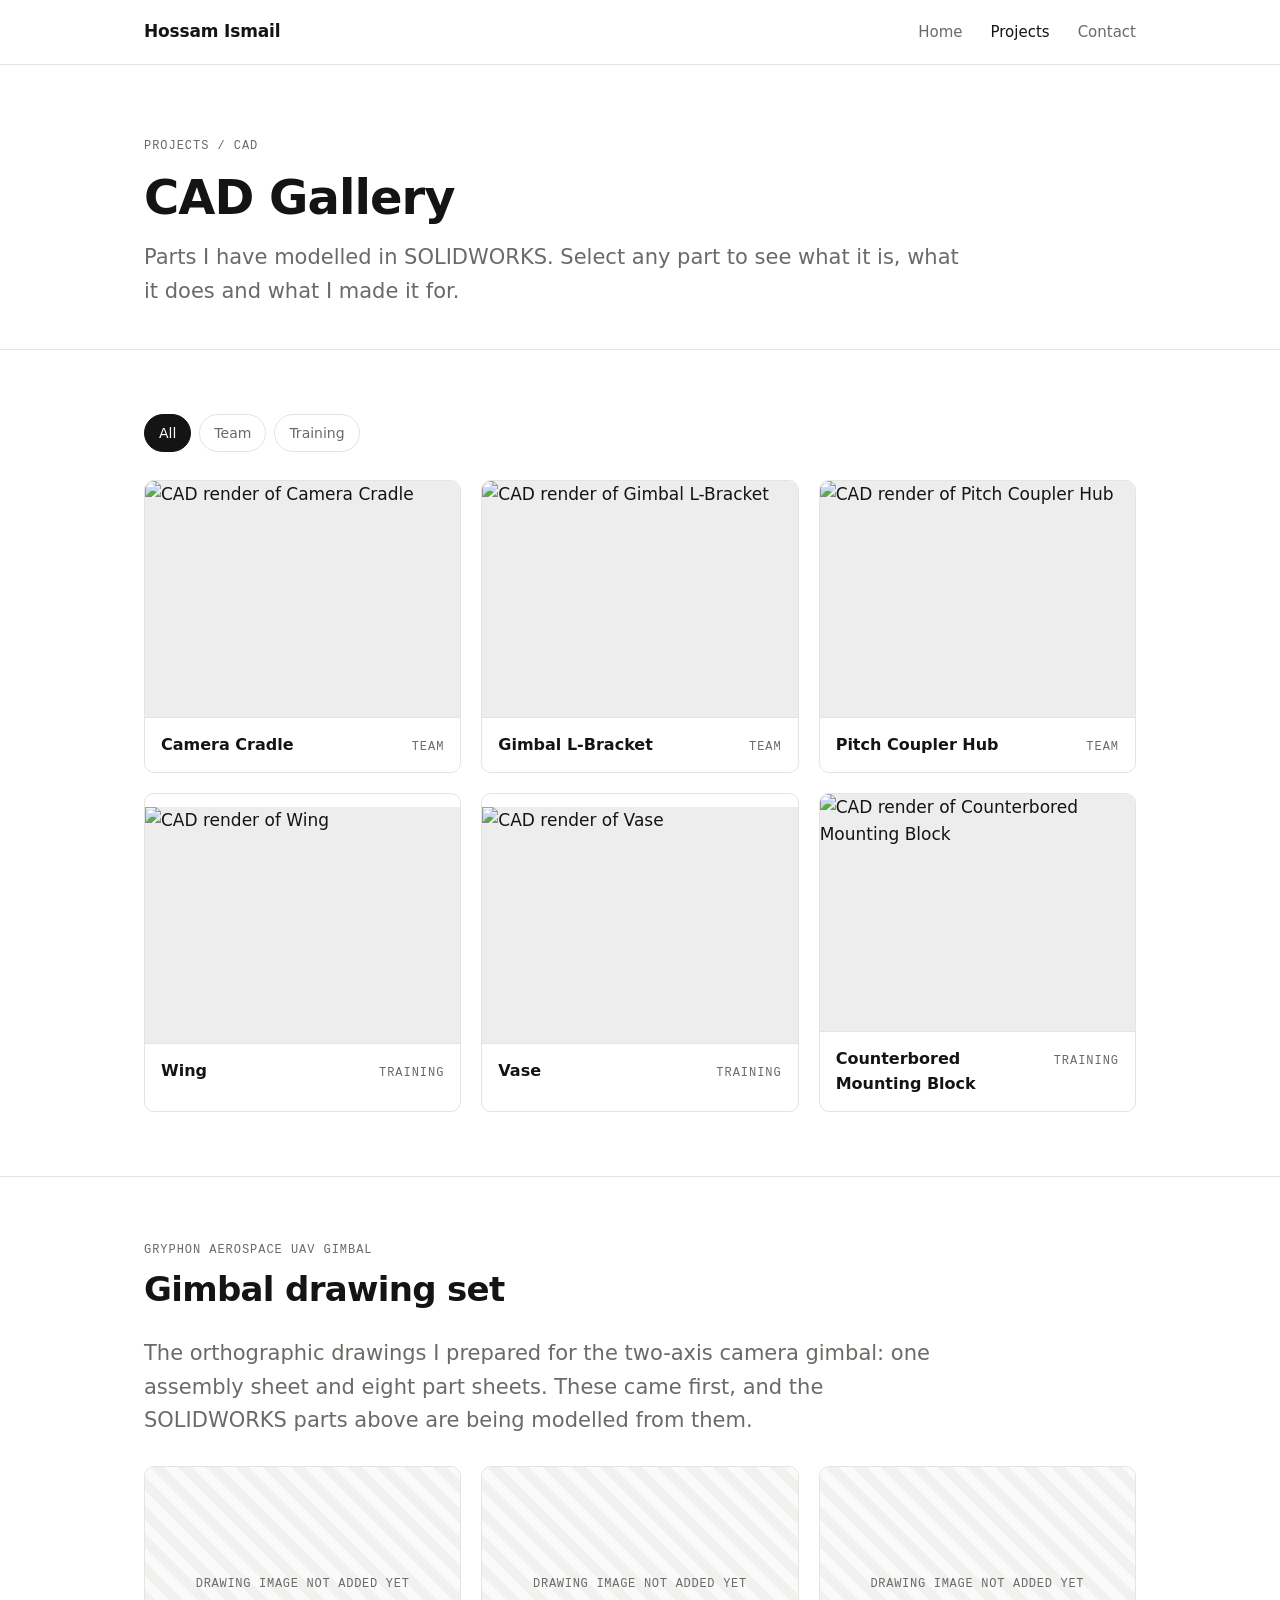
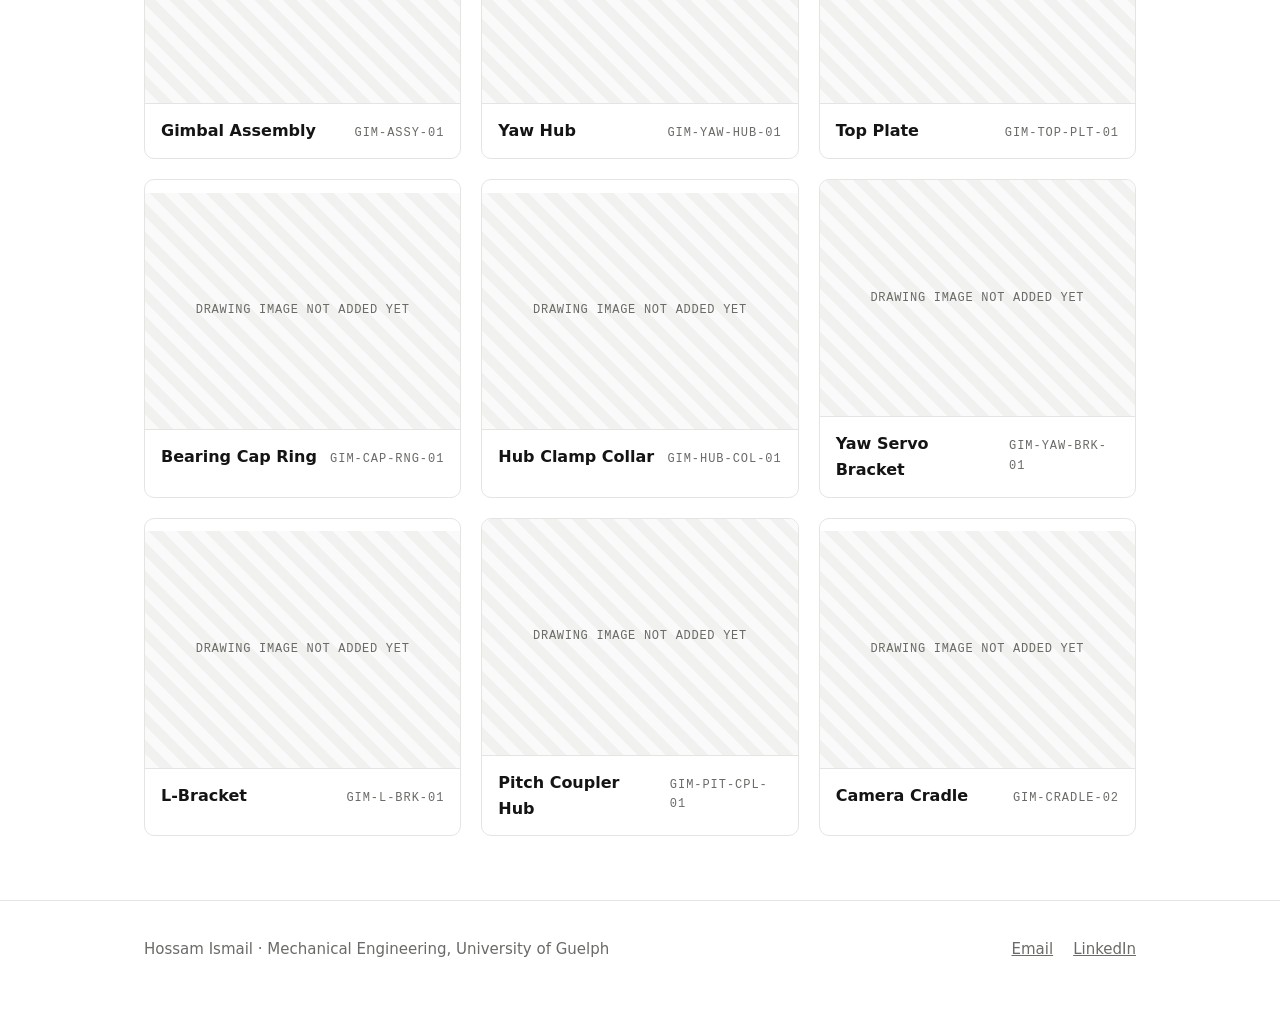
==== cad.html @ 655591c7 "Add files via upload" ====
<!doctype html>
<html lang="en">
<head>
<meta charset="utf-8">
<meta name="viewport" content="width=device-width, initial-scale=1">
<title>CAD | Hossam Ismail</title>
<meta name="description" content="Engineering portfolio of Hossam Ismail, Mechanical Engineering Co-op student at the University of Guelph.">
<link rel="stylesheet" href="styles.css">
</head>
<body>
<header class="nav">
  <div class="wrap">
    <a class="brand" href="index.html">Hossam Ismail</a>
    <ul class="nav-links">
      <li><a href="index.html">Home</a></li>
      <li class="has-sub">
        <a href="projects.html" class="active">Projects</a>
        <ul class="submenu">
          <li><a href="team.html">Team Projects</a></li>
          <li><a href="personal.html">Personal Projects</a></li>
          <li><a href="cad.html">CAD</a></li>
        </ul>
      </li>
      <li><a href="index.html#contact">Contact</a></li>
    </ul>
  </div>
</header>
<main>
<section class="page-head">
  <div class="wrap">
    <p class="label crumbs"><a href="projects.html">Projects</a> / CAD</p>
    <h1>CAD Gallery</h1>
    <p class="lede">Parts I have modelled in SOLIDWORKS. Select any part to see what it is, what it does and what I made it for.</p>
  </div>
</section>
<section class="section">
  <div class="wrap">
    <div class="filters" id="cad-filters"></div>
    <div class="gallery" id="cad-gallery"></div>
  </div>
</section>
<section class="section" id="drawings">
  <div class="wrap">
    <p class="label">Gryphon Aerospace UAV gimbal</p>
    <h2>Gimbal drawing set</h2>
    <p class="lede" style="margin-bottom:28px">The orthographic drawings I prepared for the two-axis camera gimbal: one assembly sheet and eight part sheets. These came first, and the SOLIDWORKS parts above are being modelled from them.</p>
    <div class="gallery" id="drawing-gallery"></div>
  </div>
</section>
</main>
<footer class="footer">
  <div class="wrap">
    <span>Hossam Ismail &middot; Mechanical Engineering, University of Guelph</span>
    <span><a href="mailto:ismailhossam08@gmail.com">Email</a><a href="https://www.linkedin.com/in/hossamismail123" target="_blank" rel="noopener">LinkedIn</a></span>
  </div>
</footer>
<script src="data.js"></script>
<script src="script.js"></script>
</body>
</html>
---- styles.css ----
:root {
  --bg: #ffffff;
  --surface: #f6f6f4;
  --ink: #141414;
  --muted: #6a6a66;
  --line: #e4e4e0;
  --accent: #1f4fd8;
  --radius: 10px;
  --wrap: 1040px;
  --sans: "Inter", system-ui, -apple-system, "Segoe UI", Roboto, Helvetica, Arial, sans-serif;
  --mono: ui-monospace, "SF Mono", "Cascadia Mono", Consolas, monospace;
}

* { box-sizing: border-box; }

html { scroll-behavior: smooth; }

body {
  margin: 0;
  background: var(--bg);
  color: var(--ink);
  font-family: var(--sans);
  font-size: 17px;
  line-height: 1.6;
  -webkit-font-smoothing: antialiased;
}

a { color: inherit; }

.wrap {
  max-width: var(--wrap);
  margin: 0 auto;
  padding: 0 24px;
}

/* ---------- Nav ---------- */

.nav {
  position: sticky;
  top: 0;
  z-index: 10;
  background: rgba(255, 255, 255, 0.9);
  backdrop-filter: blur(8px);
  border-bottom: 1px solid var(--line);
}

.nav .wrap {
  display: flex;
  align-items: center;
  justify-content: space-between;
  height: 64px;
}

.brand {
  font-weight: 650;
  letter-spacing: -0.01em;
  text-decoration: none;
}

.nav-links {
  display: flex;
  gap: 28px;
  list-style: none;
  margin: 0;
  padding: 0;
}

.nav-links > li { position: relative; }

.nav-links a {
  text-decoration: none;
  color: var(--muted);
  font-size: 15px;
  padding: 8px 0;
  transition: color 0.15s;
}

.nav-links a:hover,
.nav-links a.active { color: var(--ink); }

.submenu {
  position: absolute;
  top: 100%;
  right: 0;
  min-width: 190px;
  margin: 0;
  padding: 8px;
  list-style: none;
  background: var(--bg);
  border: 1px solid var(--line);
  border-radius: var(--radius);
  box-shadow: 0 12px 32px rgba(0, 0, 0, 0.08);
  opacity: 0;
  visibility: hidden;
  transform: translateY(4px);
  transition: opacity 0.15s, transform 0.15s, visibility 0.15s;
}

.has-sub:hover .submenu,
.has-sub:focus-within .submenu {
  opacity: 1;
  visibility: visible;
  transform: translateY(8px);
}

.submenu a {
  display: block;
  padding: 8px 10px;
  border-radius: 6px;
}

.submenu a:hover { background: var(--surface); }

/* ---------- Type ---------- */

.label {
  font-family: var(--mono);
  font-size: 12px;
  letter-spacing: 0.08em;
  text-transform: uppercase;
  color: var(--muted);
}

h1, h2, h3 {
  line-height: 1.15;
  letter-spacing: -0.02em;
  margin: 0;
  text-wrap: balance;
}

h1 { font-size: clamp(38px, 6vw, 64px); font-weight: 650; }
h2 { font-size: clamp(26px, 3.4vw, 34px); font-weight: 620; }
h3 { font-size: 20px; font-weight: 620; }

p { margin: 0; }

.lede {
  font-size: clamp(18px, 2vw, 21px);
  color: var(--muted);
  max-width: 62ch;
}

/* ---------- Sections ---------- */

.hero { padding: 104px 0 88px; }
.hero h1 { margin: 18px 0 22px; }

.page-head { padding: 72px 0 40px; }
.page-head h1 { font-size: clamp(34px, 5vw, 48px); margin: 14px 0 16px; }

.crumbs a { text-decoration: none; }
.crumbs a:hover { color: var(--ink); }

.section {
  padding: 64px 0;
  border-top: 1px solid var(--line);
}

.section > .wrap > h2 { margin: 10px 0 28px; }

.actions {
  display: flex;
  flex-wrap: wrap;
  gap: 12px;
  margin-top: 32px;
}

.btn {
  display: inline-flex;
  align-items: center;
  gap: 8px;
  padding: 11px 18px;
  border: 1px solid var(--ink);
  border-radius: 999px;
  background: var(--ink);
  color: #fff;
  font: inherit;
  font-size: 15px;
  font-weight: 550;
  text-decoration: none;
  cursor: pointer;
  transition: background 0.15s, color 0.15s, border-color 0.15s;
}

.btn:hover { background: var(--accent); border-color: var(--accent); }

.btn.ghost { background: transparent; color: var(--ink); border-color: var(--line); }
.btn.ghost:hover { border-color: var(--ink); background: transparent; }

.btn.small { padding: 8px 14px; font-size: 14px; }

/* ---------- Grids and cards ---------- */

.grid { display: grid; gap: 20px; }
.grid.three { grid-template-columns: repeat(auto-fill, minmax(280px, 1fr)); }
.grid.two { grid-template-columns: repeat(auto-fill, minmax(320px, 1fr)); }

.card {
  display: flex;
  flex-direction: column;
  gap: 12px;
  padding: 26px;
  border: 1px solid var(--line);
  border-radius: var(--radius);
  background: var(--bg);
  text-decoration: none;
  transition: border-color 0.15s, transform 0.15s, box-shadow 0.15s;
}

a.card:hover,
.card.lift:hover {
  border-color: var(--ink);
  transform: translateY(-2px);
  box-shadow: 0 10px 28px rgba(0, 0, 0, 0.06);
}

.card p { color: var(--muted); font-size: 16px; }
.card .btn { align-self: flex-start; margin-top: auto; }
.card .spacer { flex: 1; }
.card .arrow { margin-top: auto; font-size: 15px; font-weight: 550; color: var(--accent); }

.status {
  align-self: flex-start;
  font-family: var(--mono);
  font-size: 11px;
  letter-spacing: 0.06em;
  text-transform: uppercase;
  padding: 3px 9px;
  border: 1px solid var(--line);
  border-radius: 999px;
  color: var(--muted);
}

.facts {
  display: grid;
  grid-template-columns: repeat(auto-fit, minmax(200px, 1fr));
  gap: 28px;
}

.facts div p:last-child { margin-top: 6px; }

.skills { display: grid; gap: 18px; }
.skills div { display: grid; grid-template-columns: 220px 1fr; gap: 16px; }
.skills p:last-child { color: var(--muted); }

/* ---------- CAD gallery ---------- */

.gallery {
  display: grid;
  grid-template-columns: repeat(auto-fill, minmax(280px, 1fr));
  gap: 20px;
}

.tile {
  padding: 0;
  border: 1px solid var(--line);
  border-radius: var(--radius);
  background: var(--bg);
  font: inherit;
  color: inherit;
  text-align: left;
  cursor: pointer;
  overflow: hidden;
  transition: border-color 0.15s, transform 0.15s, box-shadow 0.15s;
}

.tile:hover,
.tile:focus-visible {
  border-color: var(--ink);
  transform: translateY(-2px);
  box-shadow: 0 10px 28px rgba(0, 0, 0, 0.06);
  outline: none;
}

/* Every CAD image sits in the same 4:3 frame, whatever its original size. */
.frame {
  aspect-ratio: 4 / 3;
  background: #ededed;
  display: block;
  overflow: hidden;
}

.frame img {
  width: 100%;
  height: 100%;
  object-fit: contain;
  display: block;
  transition: transform 0.3s ease;
}

.tile:hover .frame img { transform: scale(1.04); }

.tile-caption {
  display: flex;
  align-items: baseline;
  justify-content: space-between;
  gap: 12px;
  padding: 14px 16px;
  border-top: 1px solid var(--line);
}

.tile-caption strong { font-weight: 600; font-size: 16px; }

.filters { display: flex; flex-wrap: wrap; gap: 8px; margin-bottom: 28px; }

.chip {
  padding: 7px 14px;
  border: 1px solid var(--line);
  border-radius: 999px;
  background: transparent;
  font: inherit;
  font-size: 14px;
  color: var(--muted);
  cursor: pointer;
  transition: all 0.15s;
}

.chip:hover { border-color: var(--ink); color: var(--ink); }
.chip.on { background: var(--ink); border-color: var(--ink); color: #fff; }

/* ---------- Modal ---------- */

dialog.modal {
  width: min(880px, calc(100vw - 32px));
  max-height: calc(100vh - 48px);
  padding: 0;
  border: none;
  border-radius: 14px;
  background: var(--bg);
  color: var(--ink);
  box-shadow: 0 30px 80px rgba(0, 0, 0, 0.25);
  opacity: 0;
  transform: translateY(16px) scale(0.97);
  transition: opacity 0.25s ease, transform 0.25s cubic-bezier(0.2, 0.8, 0.2, 1);
  overflow: auto;
}

dialog.modal::backdrop {
  background: rgba(20, 20, 20, 0);
  backdrop-filter: blur(0);
  transition: background 0.25s ease, backdrop-filter 0.25s ease;
}

dialog.modal.open { opacity: 1; transform: none; }
dialog.modal.open::backdrop { background: rgba(20, 20, 20, 0.45); backdrop-filter: blur(3px); }

.modal-close {
  position: sticky;
  top: 12px;
  float: right;
  margin: 12px 12px 0 0;
  width: 36px;
  height: 36px;
  border: 1px solid var(--line);
  border-radius: 50%;
  background: var(--bg);
  font-size: 20px;
  line-height: 1;
  cursor: pointer;
  z-index: 2;
}

.modal-close:hover { border-color: var(--ink); }

.modal-body { padding: 36px; }
.modal-body h2 { margin: 10px 0 6px; }
.modal-body .sub { color: var(--muted); margin-bottom: 24px; }
.modal-body h4 {
  margin: 26px 0 8px;
  font-family: var(--mono);
  font-size: 12px;
  font-weight: 500;
  letter-spacing: 0.08em;
  text-transform: uppercase;
  color: var(--muted);
}
.modal-body ul { margin: 0; padding-left: 20px; }
.modal-body li { margin-bottom: 6px; }

.modal-cad { display: grid; grid-template-columns: 1.1fr 1fr; }
.modal-cad .frame { aspect-ratio: auto; min-height: 340px; height: 100%; }
.modal-cad .modal-body { padding: 36px 32px; }

/* Drawings: white sheets, shown large in the pop-up so the dimensions are readable. */
.frame.sheet { background: #fff; }

.missing {
  display: flex;
  align-items: center;
  justify-content: center;
  width: 100%;
  height: 100%;
  min-height: 120px;
  padding: 16px;
  text-align: center;
  font-family: var(--mono);
  font-size: 12px;
  letter-spacing: 0.06em;
  text-transform: uppercase;
  color: var(--muted);
  background: repeating-linear-gradient(45deg, #fafafa, #fafafa 10px, #f1f1ef 10px, #f1f1ef 20px);
}

dialog.modal.wide { width: min(1180px, calc(100vw - 32px)); }
.modal-sheet .frame { aspect-ratio: auto; border-bottom: 1px solid var(--line); }
.modal-sheet .frame img { height: auto; }
.modal-sheet .modal-body { padding-top: 28px; }

/* ---------- Home page ---------- */

.home-hero {
  position: relative;
  padding: 88px 0 80px;
  overflow: hidden;
}

/* Faint blueprint grid that fades out toward the edges. */
.home-hero::before {
  content: "";
  position: absolute;
  inset: 0;
  background-image:
    linear-gradient(var(--line) 1px, transparent 1px),
    linear-gradient(90deg, var(--line) 1px, transparent 1px);
  background-size: 44px 44px;
  mask-image: radial-gradient(ellipse 75% 85% at 70% 40%, #000 20%, transparent 75%);
  -webkit-mask-image: radial-gradient(ellipse 75% 85% at 70% 40%, #000 20%, transparent 75%);
  opacity: 0.8;
  pointer-events: none;
}

.hero-grid {
  position: relative;
  display: grid;
  grid-template-columns: 1.05fr 1fr;
  gap: 56px;
  align-items: center;
}

.lede em { font-style: normal; color: var(--ink); font-weight: 550; }

.dot {
  display: inline-block;
  width: 8px;
  height: 8px;
  margin-right: 10px;
  border-radius: 50%;
  background: var(--accent);
  box-shadow: 0 0 0 4px rgba(31, 79, 216, 0.15);
}

.hero-art {
  position: relative;
  display: block;
  padding: 0 0 56px 40px;
  text-decoration: none;
}

.hero-art img {
  display: block;
  border: 1px solid var(--line);
  border-radius: var(--radius);
  background: #fff;
  box-shadow: 0 24px 60px rgba(20, 20, 20, 0.12);
  transition: transform 0.45s cubic-bezier(0.2, 0.8, 0.2, 1);
}

.art-sheet { width: 100%; transform: rotate(2deg); }

.art-part {
  position: absolute;
  left: 0;
  bottom: 0;
  width: 46%;
  aspect-ratio: 4 / 3;
  object-fit: cover;
  transform: rotate(-4deg);
}

.hero-art:hover .art-sheet { transform: rotate(0.5deg) translateY(-4px); }
.hero-art:hover .art-part { transform: rotate(-1.5deg) translate(-4px, -6px); }

.art-tag {
  position: absolute;
  right: 0;
  bottom: 14px;
  font-family: var(--mono);
  font-size: 11px;
  letter-spacing: 0.06em;
  text-transform: uppercase;
  color: var(--muted);
}

.stats { border-top: 1px solid var(--line); background: var(--surface); }

.stats-grid {
  display: grid;
  grid-template-columns: repeat(4, 1fr);
}

.stats-grid div {
  padding: 30px 24px;
  border-left: 1px solid var(--line);
}

.stats-grid div:first-child { border-left: none; padding-left: 0; }

.stats-grid strong {
  display: block;
  font-size: 40px;
  font-weight: 650;
  letter-spacing: -0.03em;
  line-height: 1.1;
  font-variant-numeric: tabular-nums;
}

.stats-grid span { color: var(--muted); font-size: 15px; }

.about-grid {
  display: grid;
  grid-template-columns: 300px 1fr;
  gap: 56px;
  align-items: center;
}

.about-grid h2 { margin: 10px 0 20px; }

.portrait { margin: 0; max-width: 300px; }

.portrait img {
  display: block;
  width: 100%;
  height: auto;
  aspect-ratio: 1;
  object-fit: cover;
  border-radius: 14px;
  border: 1px solid var(--line);
  box-shadow: 0 18px 44px rgba(20, 20, 20, 0.12);
}

.portrait figcaption { margin-top: 14px; }

.section.tinted { background: var(--surface); }

.card.now { border-top: 3px solid var(--accent); }
.card.now h3 { margin-top: -4px; }

a.tile { display: block; text-decoration: none; }

.tags { display: flex; flex-wrap: wrap; gap: 8px; }

.tags span {
  padding: 5px 12px;
  border: 1px solid var(--line);
  border-radius: 999px;
  background: var(--bg);
  color: var(--ink);
  font-size: 14px;
}

.contact-band {
  padding: 88px 0;
  background: var(--ink);
  color: #fff;
}

.contact-band .label { color: rgba(255, 255, 255, 0.6); }
.contact-band h2 { margin-top: 12px; max-width: 22ch; font-size: clamp(28px, 4vw, 42px); }

.btn.light { background: #fff; border-color: #fff; color: var(--ink); }
.btn.light:hover { background: var(--accent); border-color: var(--accent); color: #fff; }
.btn.outline { background: transparent; border-color: rgba(255, 255, 255, 0.35); color: #fff; }
.btn.outline:hover { background: transparent; border-color: #fff; }

/* Sections fade up as they scroll into view (class is added by script.js). */
.reveal { opacity: 0; transform: translateY(18px); transition: opacity 0.6s ease, transform 0.6s ease; }
.reveal.in { opacity: 1; transform: none; }

@media (max-width: 860px) {
  .hero-grid, .about-grid { grid-template-columns: 1fr; gap: 40px; }
  .stats-grid { grid-template-columns: repeat(2, 1fr); }
  .stats-grid div { padding: 22px 16px; }
  .stats-grid div:nth-child(odd) { border-left: none; padding-left: 0; }
  .stats-grid div:nth-child(n + 3) { border-top: 1px solid var(--line); }
  .contact-band { padding: 64px 0; }
}

/* ---------- Footer ---------- */

.footer {
  border-top: 1px solid var(--line);
  padding: 36px 0 48px;
  color: var(--muted);
  font-size: 15px;
}

.footer .wrap { display: flex; flex-wrap: wrap; justify-content: space-between; gap: 16px; }
.footer a { margin-left: 20px; }
.footer a:first-child { margin-left: 0; }

/* ---------- Small screens ---------- */

@media (max-width: 720px) {
  .hero { padding: 64px 0 56px; }
  .nav-links { gap: 18px; }
  .submenu { display: none; }
  .skills div { grid-template-columns: 1fr; gap: 2px; }
  .modal-cad { grid-template-columns: 1fr; }
  .modal-cad .frame { aspect-ratio: 4 / 3; min-height: 0; }
  .modal-body, .modal-cad .modal-body { padding: 24px; }
}

@media (prefers-reduced-motion: reduce) {
  * { transition: none !important; scroll-behavior: auto !important; }
}
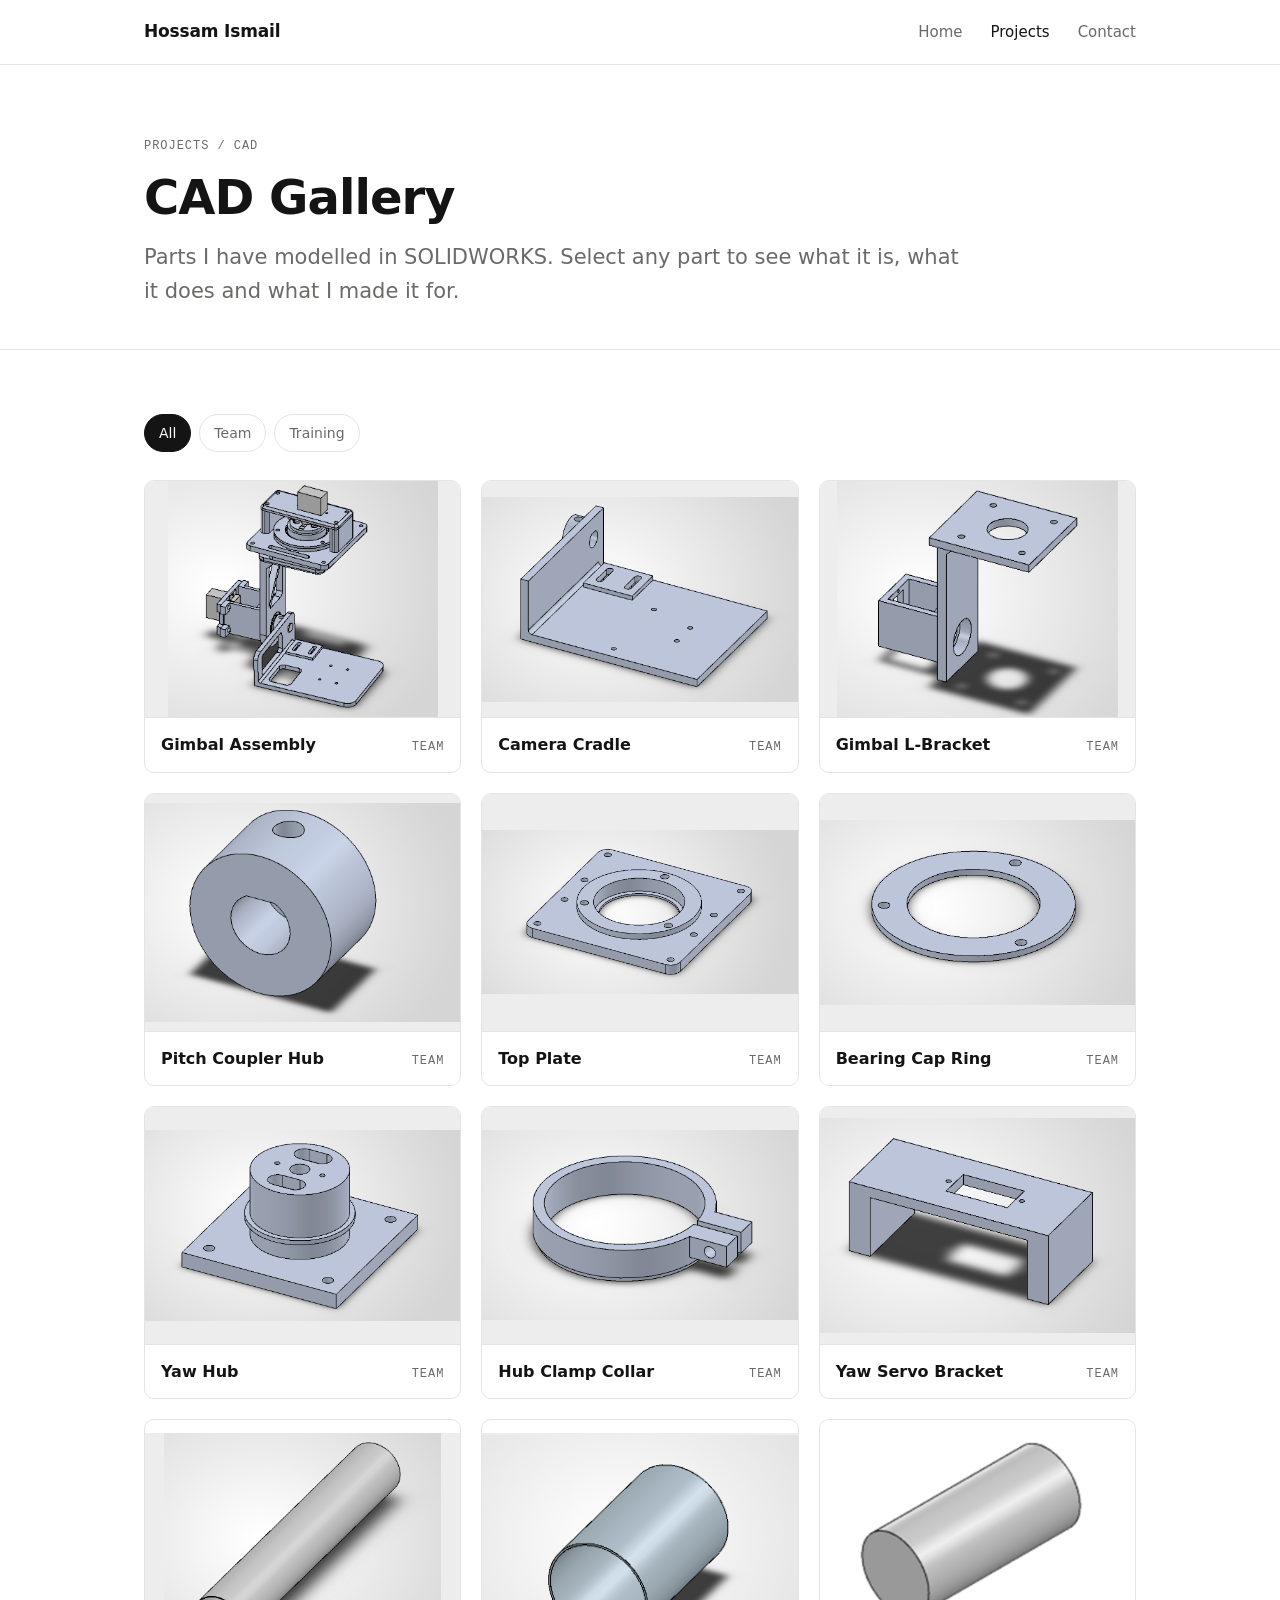
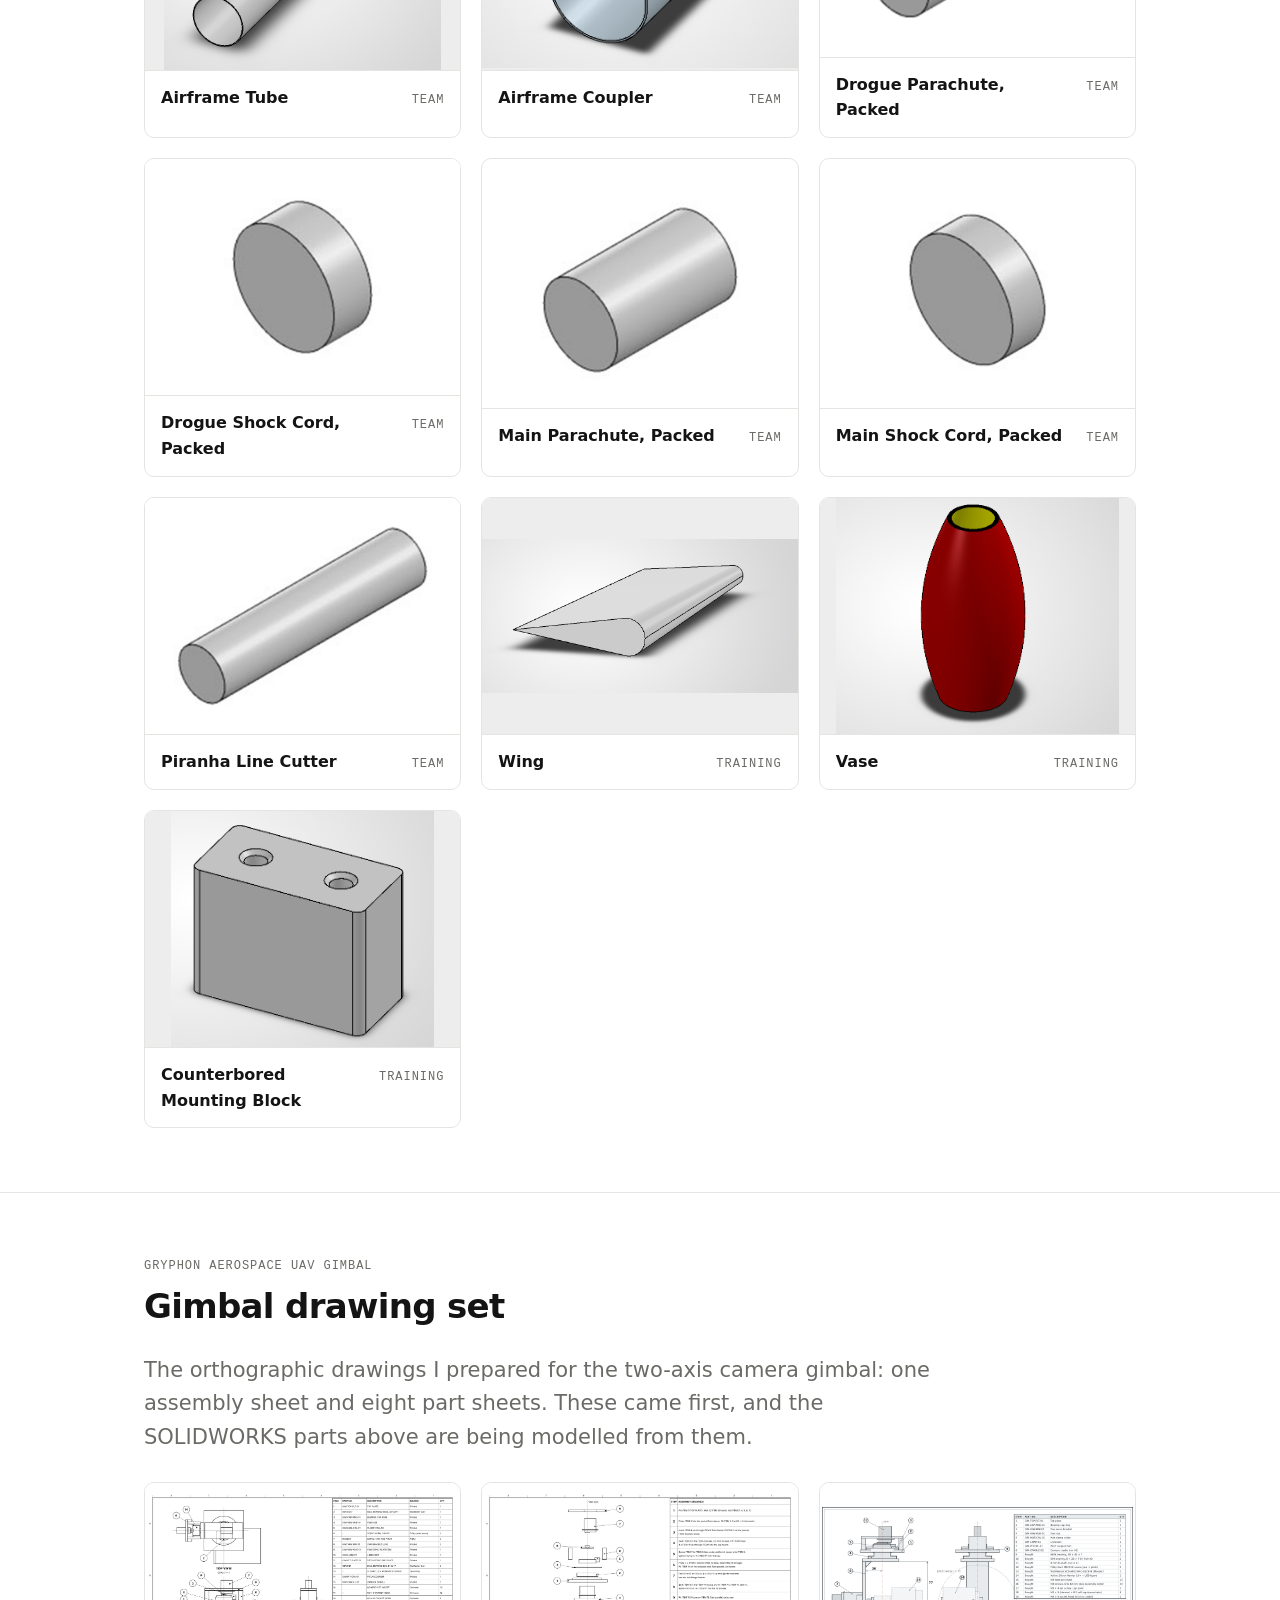
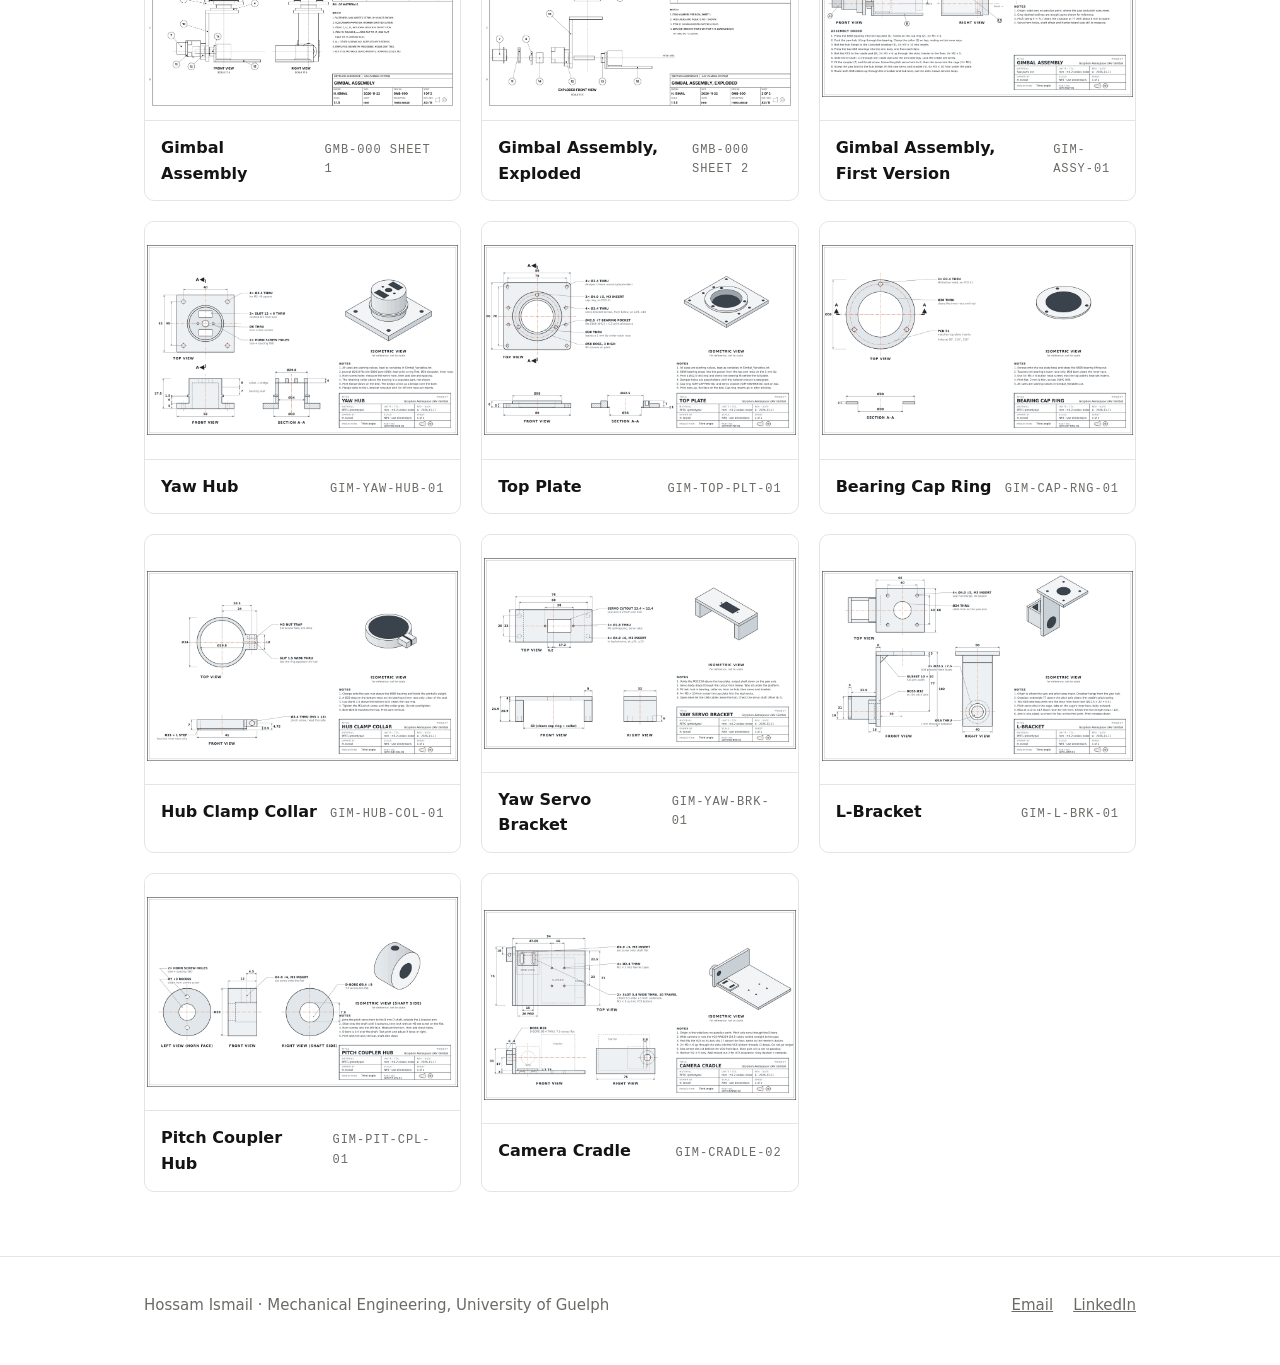
==== commit fe6e1c63: "Add files via upload" ====
--- a/cad.html
+++ b/cad.html
@@ -6,6 +6,7 @@
 <title>CAD | Hossam Ismail</title>
 <meta name="description" content="Engineering portfolio of Hossam Ismail, Mechanical Engineering Co-op student at the University of Guelph.">
 <link rel="stylesheet" href="styles.css">
+<link rel="icon" href="favicon.svg" type="image/svg+xml">
 </head>
 <body>
 <header class="nav">
--- a/styles.css
+++ b/styles.css
@@ -542,6 +542,54 @@
 
 .section.tinted { background: var(--surface); }
 
+/* Featured gimbal spotlight */
+.spot-grid {
+  display: grid;
+  grid-template-columns: 1.05fr 1fr;
+  gap: 56px;
+  align-items: center;
+}
+
+.spot-art {
+  margin: 0;
+  border: 1px solid var(--line);
+  border-radius: 14px;
+  overflow: hidden;
+  background: #f6f7fa;
+  box-shadow: 0 24px 60px rgba(20, 30, 60, 0.12);
+}
+
+.spot-art video { display: block; width: 100%; height: auto; aspect-ratio: 16 / 9; }
+.spot-art figcaption { padding: 10px 16px; border-top: 1px solid var(--line); background: var(--bg); }
+
+.spotlight h2 { margin: 10px 0 18px; }
+.spotlight .lede { font-size: 18px; }
+
+.spot-facts {
+  display: grid;
+  grid-template-columns: repeat(2, 1fr);
+  gap: 14px;
+  margin: 28px 0 0;
+  padding: 0;
+  list-style: none;
+}
+
+.spot-facts li {
+  padding: 14px 16px;
+  border: 1px solid var(--line);
+  border-left: 3px solid var(--accent);
+  border-radius: 8px;
+}
+
+.spot-facts strong { display: block; font-size: 22px; font-weight: 650; letter-spacing: -0.01em; }
+.spot-facts span { color: var(--muted); font-size: 14px; }
+
+.spotlight .actions { margin-top: 28px; }
+
+@media (max-width: 860px) {
+  .spot-grid { grid-template-columns: 1fr; gap: 32px; }
+}
+
 .card.now { border-top: 3px solid var(--accent); }
 .card.now h3 { margin-top: -4px; }
 
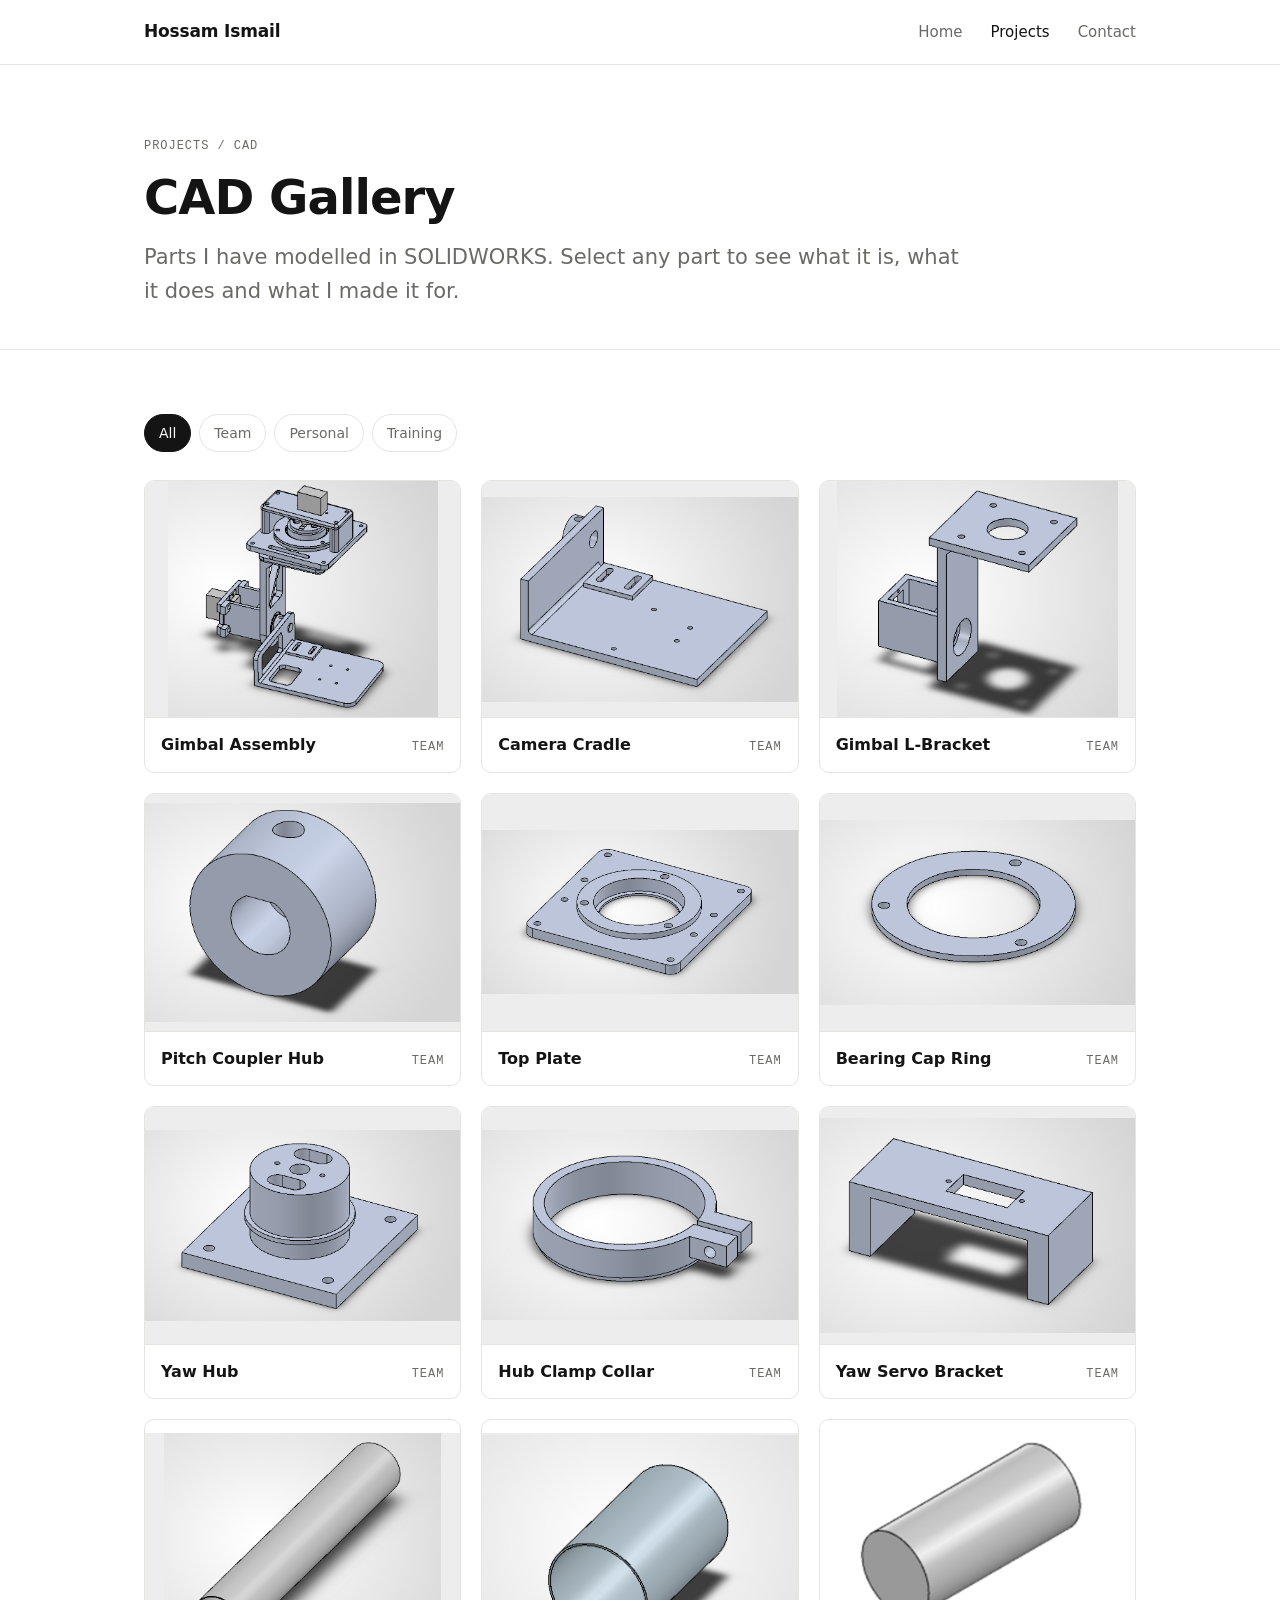
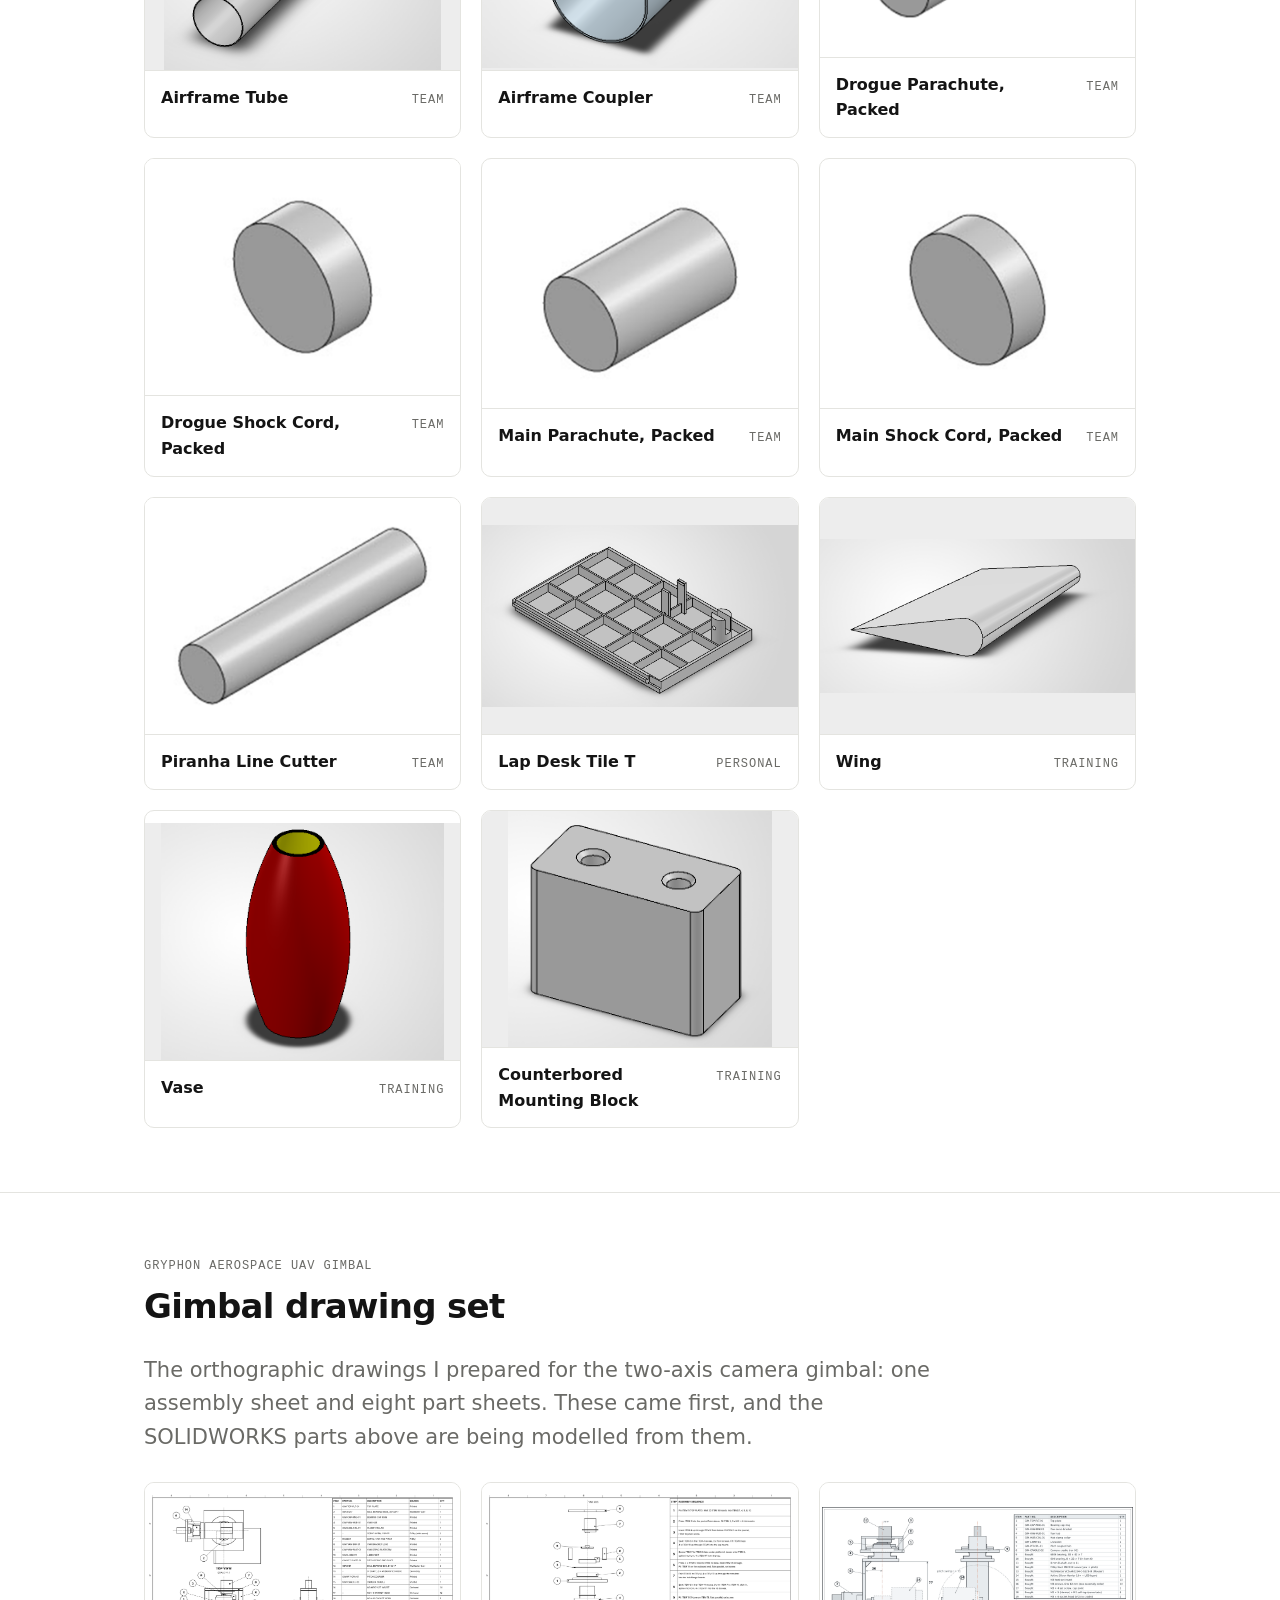
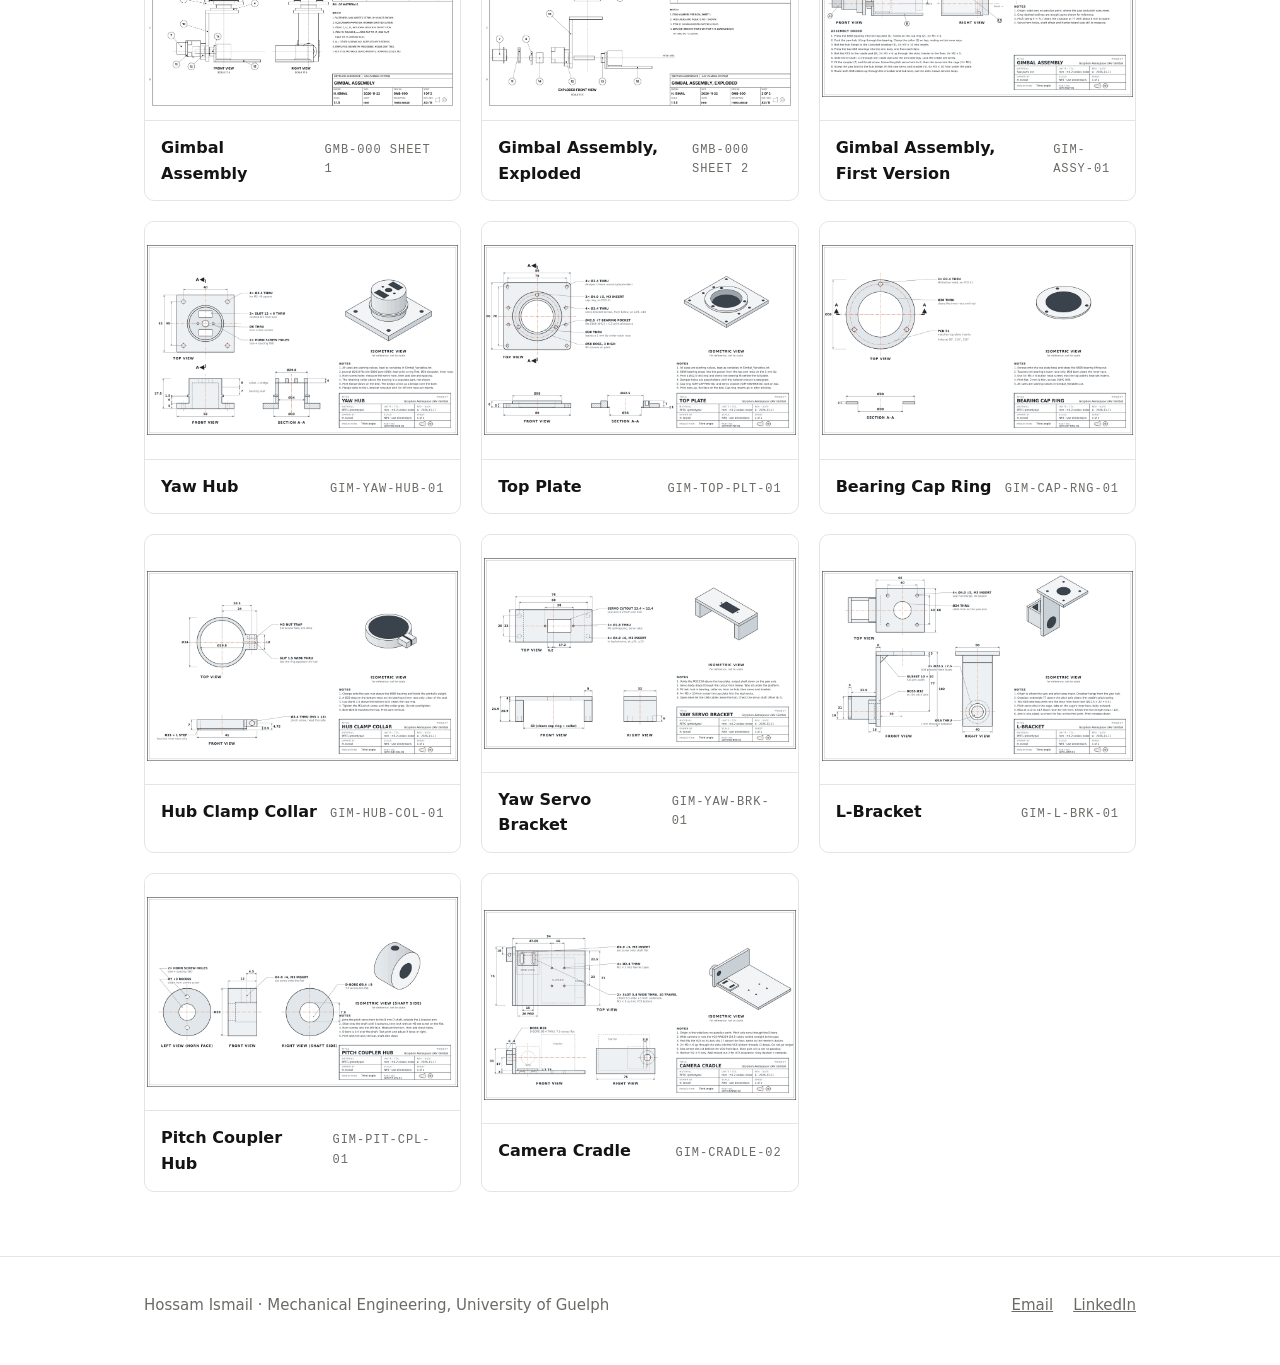
==== commit fb8cc6ba: "Add files via upload" ====
--- a/cad.html
+++ b/cad.html
@@ -5,7 +5,7 @@
 <meta name="viewport" content="width=device-width, initial-scale=1">
 <title>CAD | Hossam Ismail</title>
 <meta name="description" content="Engineering portfolio of Hossam Ismail, Mechanical Engineering Co-op student at the University of Guelph.">
-<link rel="stylesheet" href="styles.css">
+<link rel="stylesheet" href="styles.css?v=10">
 <link rel="icon" href="favicon.svg" type="image/svg+xml">
 </head>
 <body>
@@ -55,7 +55,7 @@
     <span><a href="mailto:ismailhossam08@gmail.com">Email</a><a href="https://www.linkedin.com/in/hossamismail123" target="_blank" rel="noopener">LinkedIn</a></span>
   </div>
 </footer>
-<script src="data.js"></script>
-<script src="script.js"></script>
+<script src="data.js?v=10"></script>
+<script src="script.js?v=10"></script>
 </body>
 </html>
--- a/styles.css
+++ b/styles.css
@@ -194,6 +194,8 @@
 .grid { display: grid; gap: 20px; }
 .grid.three { grid-template-columns: repeat(auto-fill, minmax(280px, 1fr)); }
 .grid.two { grid-template-columns: repeat(auto-fill, minmax(320px, 1fr)); }
+#team-grid { grid-template-columns: repeat(2, minmax(0, 1fr)); }
+@media (max-width: 720px) { #team-grid { grid-template-columns: 1fr; } }
 
 .card {
   display: flex;
@@ -402,6 +404,39 @@
 }
 
 dialog.modal.wide { width: min(1180px, calc(100vw - 32px)); }
+
+/* Personal project cards with a picture, and their step-by-step details */
+.card.has-image { padding-top: 0; overflow: hidden; }
+.card.has-image .card-image { margin: 0 -26px 6px; border-bottom: 1px solid var(--line); background: #f6f7f9; }
+
+.modal-gallery { display: grid; grid-template-columns: repeat(3, minmax(0, 1fr)); gap: 16px; margin-top: 24px; }
+.modal-gallery figure { margin: 0; border: 1px solid var(--line); border-radius: var(--radius); overflow: hidden; }
+.modal-gallery .frame { background: #f6f7f9; }
+.modal-gallery figcaption { padding: 10px 14px; border-top: 1px solid var(--line); }
+
+.step { margin-top: 30px; padding-left: 18px; border-left: 2px solid var(--line); }
+.step h4 { display: flex; align-items: center; gap: 10px; margin-top: 0; color: var(--ink); }
+.step-no {
+  display: inline-grid;
+  place-items: center;
+  width: 24px;
+  height: 24px;
+  border-radius: 50%;
+  background: var(--accent);
+  color: #fff;
+  font-size: 12px;
+  letter-spacing: 0;
+}
+.step p + p, .step p + ul { margin-top: 10px; }
+
+.modal-body .hint { color: var(--muted); font-size: 14px; margin-bottom: 14px; }
+.sheet-grid { display: grid; grid-template-columns: repeat(auto-fill, minmax(200px, 1fr)); gap: 14px; }
+.sheet-grid .tile { text-decoration: none; }
+.sheet-grid .tile-caption strong { font-size: 14px; }
+
+@media (max-width: 720px) {
+  .modal-gallery { grid-template-columns: 1fr; }
+}
 .modal-sheet .frame { aspect-ratio: auto; border-bottom: 1px solid var(--line); }
 .modal-sheet .frame img { height: auto; }
 .modal-sheet .modal-body { padding-top: 28px; }
@@ -423,8 +458,8 @@
     linear-gradient(var(--line) 1px, transparent 1px),
     linear-gradient(90deg, var(--line) 1px, transparent 1px);
   background-size: 44px 44px;
-  mask-image: radial-gradient(ellipse 75% 85% at 70% 40%, #000 20%, transparent 75%);
-  -webkit-mask-image: radial-gradient(ellipse 75% 85% at 70% 40%, #000 20%, transparent 75%);
+  mask-image: radial-gradient(ellipse 70% 55% at 50% 22%, #000 20%, transparent 75%);
+  -webkit-mask-image: radial-gradient(ellipse 70% 55% at 50% 22%, #000 20%, transparent 75%);
   opacity: 0.8;
   pointer-events: none;
 }
@@ -438,6 +473,65 @@
 }
 
 .lede em { font-style: normal; color: var(--ink); font-weight: 550; }
+
+/* Centred name, then the two featured projects side by side */
+.hero-center { position: relative; text-align: center; }
+.hero-center h1 { font-size: clamp(44px, 8vw, 84px); margin: 18px 0 18px; }
+.hero-center .lede { margin: 0 auto; }
+
+.featured { position: relative; margin-top: 56px; }
+.featured-label { text-align: center; margin-bottom: 18px; }
+
+.featured-grid {
+  display: grid;
+  grid-template-columns: repeat(2, minmax(0, 1fr));
+  gap: 24px;
+  text-align: left;
+}
+
+.feature {
+  display: flex;
+  flex-direction: column;
+  border: 1px solid var(--line);
+  border-radius: 14px;
+  overflow: hidden;
+  background: var(--bg);
+  text-decoration: none;
+  box-shadow: 0 18px 50px rgba(20, 30, 60, 0.08);
+  transition: transform 0.25s ease, box-shadow 0.25s ease, border-color 0.25s ease;
+}
+
+.feature:hover { transform: translateY(-4px); border-color: var(--ink); box-shadow: 0 26px 64px rgba(20, 30, 60, 0.14); }
+.feature-media { border-bottom: 1px solid var(--line); }
+
+/* Gimbal animation at the top of the Gryphon Aerospace details */
+.modal-video { margin: 22px 0 0; border: 1px solid var(--line); border-radius: var(--radius); overflow: hidden; background: #f6f7fa; }
+.modal-video video { display: block; width: 100%; height: auto; aspect-ratio: 16 / 9; }
+.modal-video figcaption { padding: 10px 14px; border-top: 1px solid var(--line); background: var(--bg); }
+.feature:hover .feature-media img { transform: scale(1.03); }
+
+.feature-body { display: flex; flex-direction: column; gap: 10px; flex: 1; padding: 22px 24px 24px; }
+.feature-title { font-size: 22px; font-weight: 640; letter-spacing: -0.015em; line-height: 1.2; }
+.feature-text { color: var(--muted); font-size: 16px; }
+.feature .arrow { margin-top: auto; padding-top: 6px; font-size: 15px; font-weight: 550; color: var(--accent); }
+
+.chips { display: flex; flex-wrap: wrap; gap: 6px; }
+.chips span {
+  padding: 3px 10px;
+  border: 1px solid var(--line);
+  border-radius: 999px;
+  background: var(--surface);
+  font-family: var(--mono);
+  font-size: 11.5px;
+  color: var(--ink);
+}
+
+.actions.centered { justify-content: center; margin-top: 36px; }
+
+@media (max-width: 760px) {
+  .featured-grid { grid-template-columns: 1fr; }
+  .featured { margin-top: 40px; }
+}
 
 .dot {
   display: inline-block;
@@ -550,8 +644,11 @@
   align-items: center;
 }
 
+.spot-grid > * { min-width: 0; }
+
 .spot-art {
   margin: 0;
+  max-width: 100%;
   border: 1px solid var(--line);
   border-radius: 14px;
   overflow: hidden;
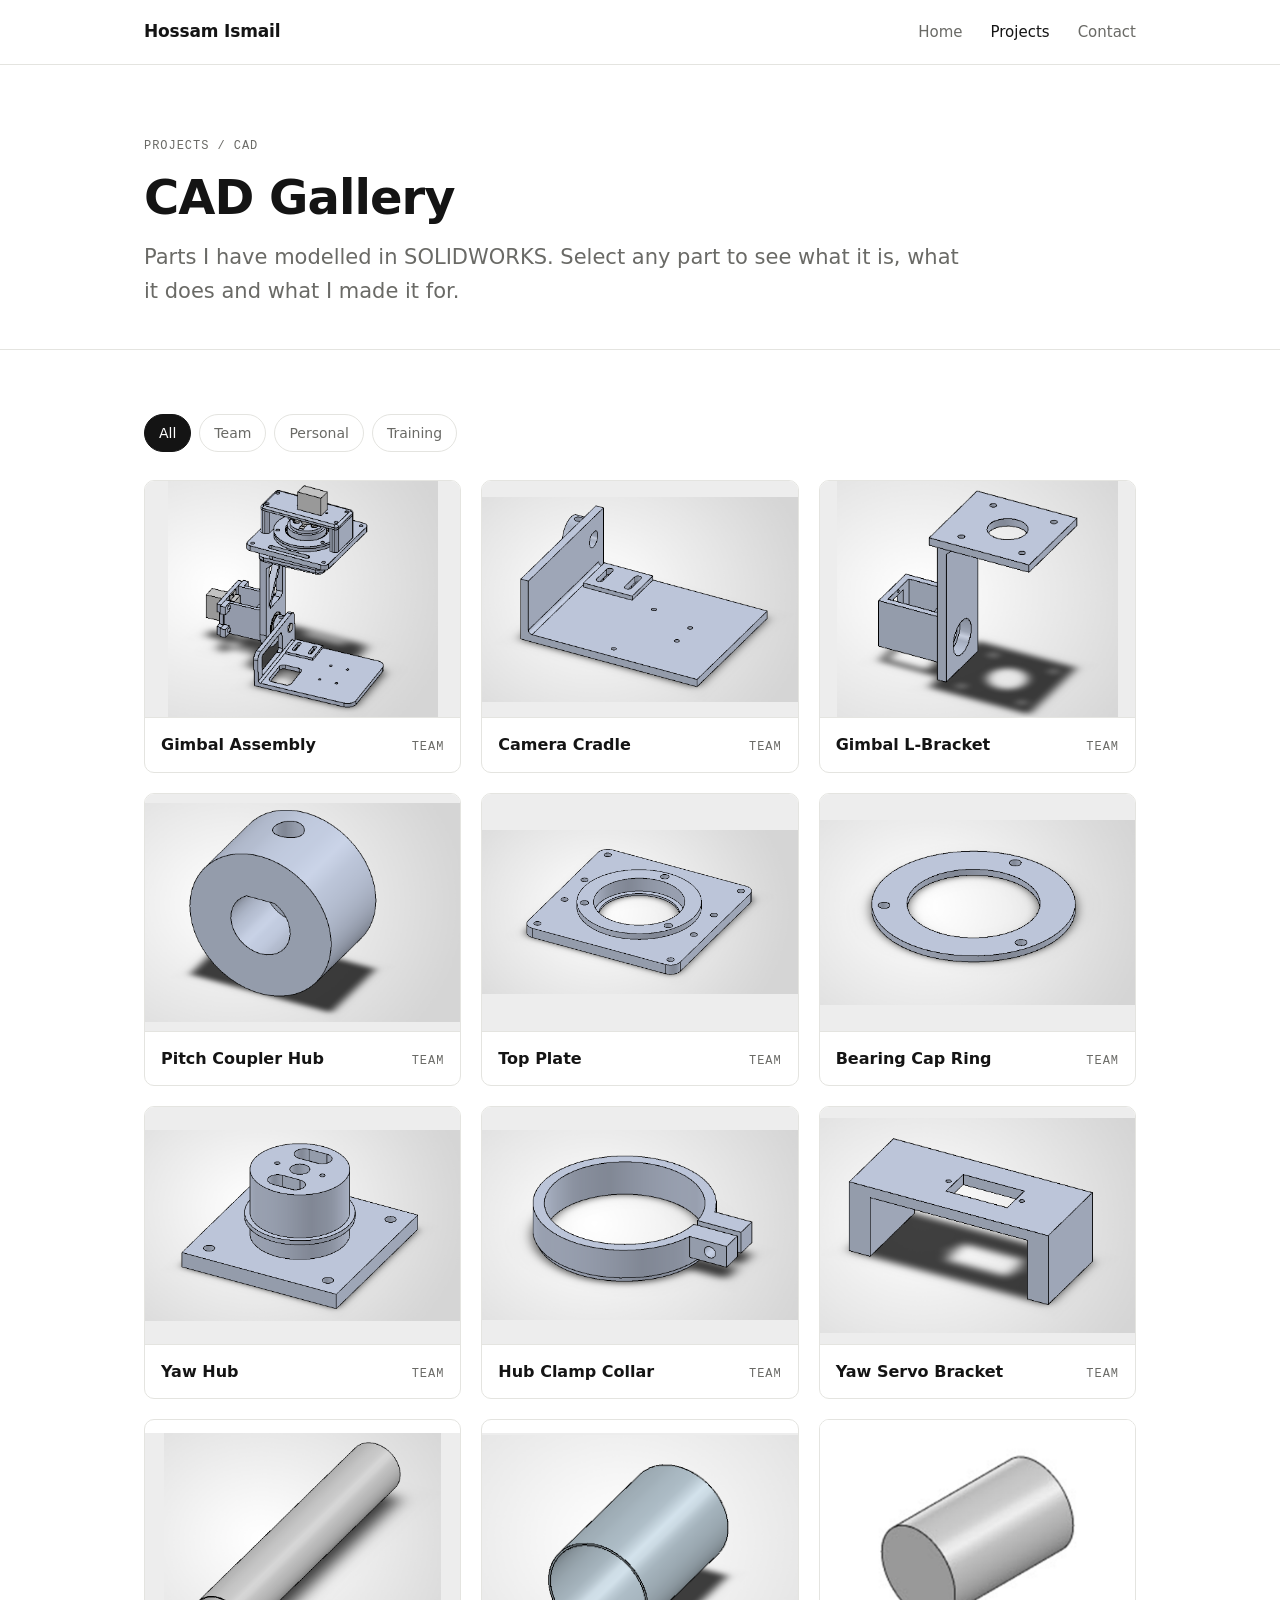
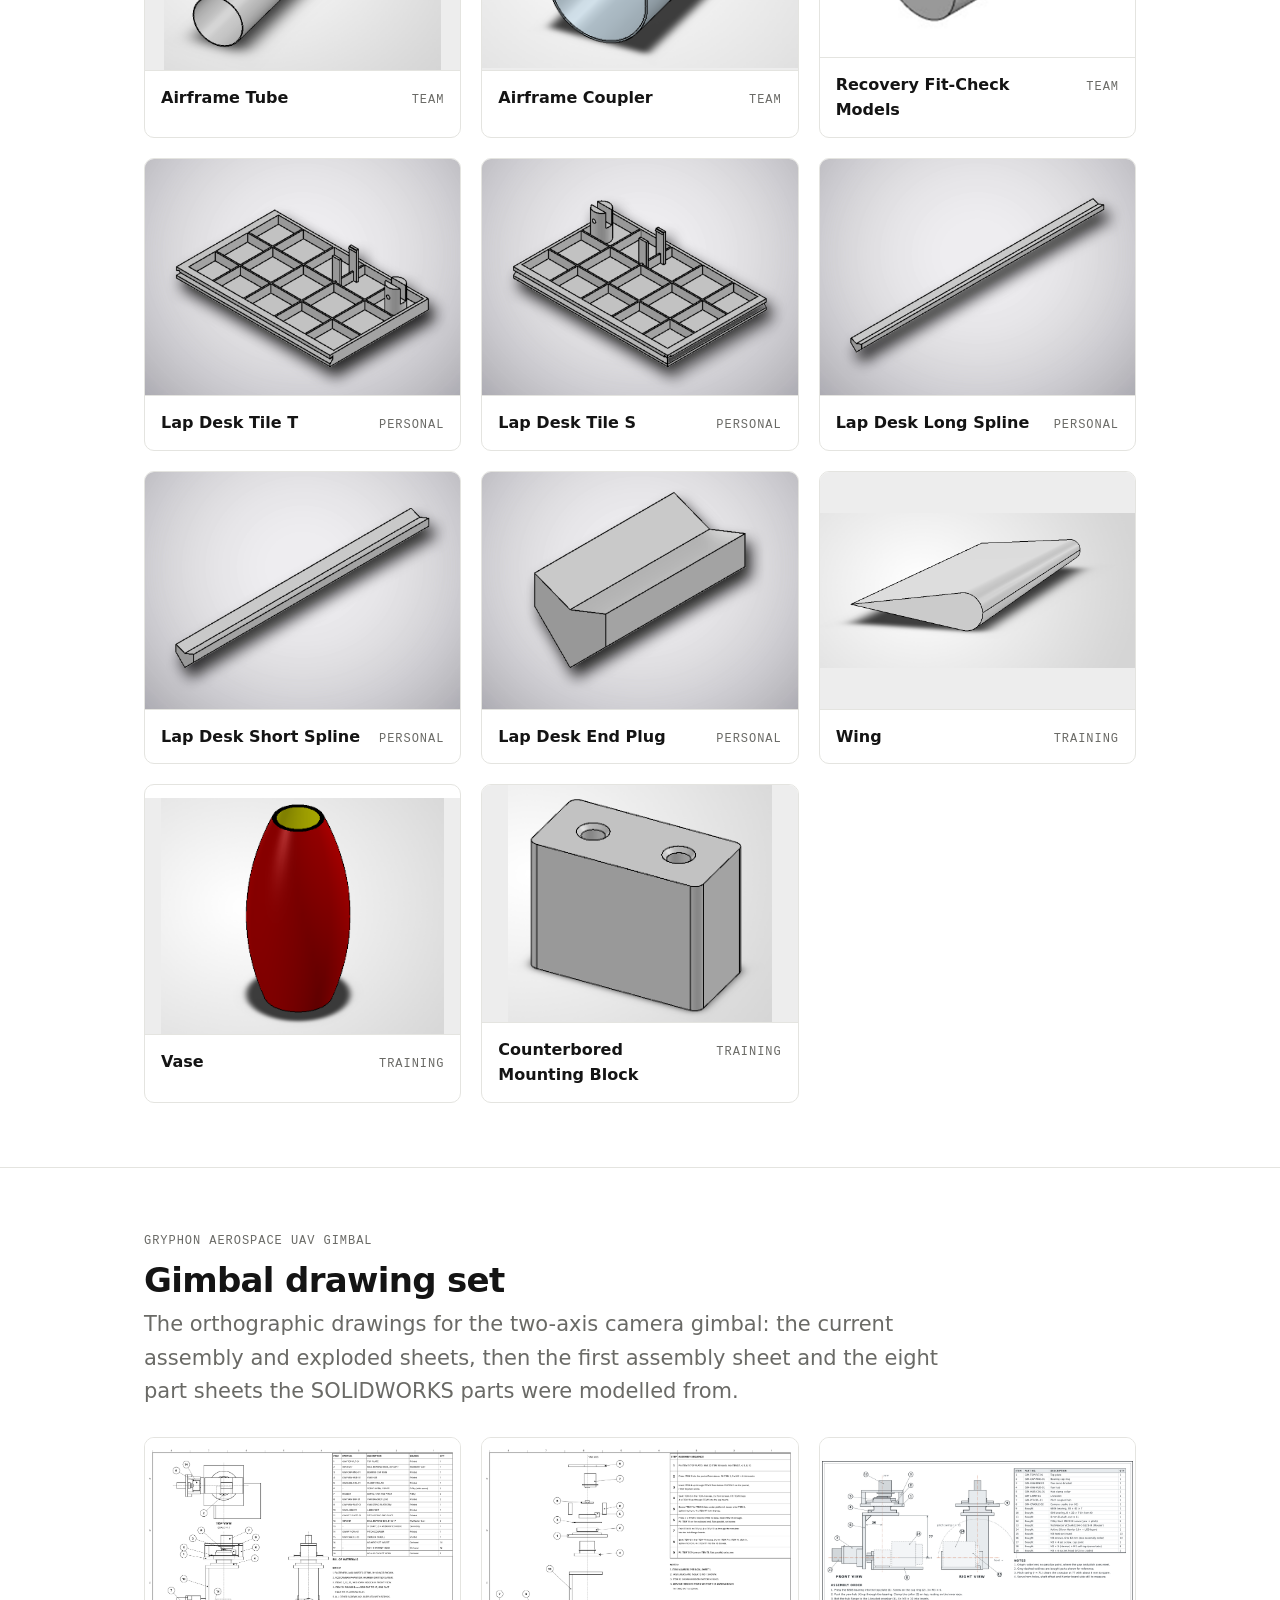
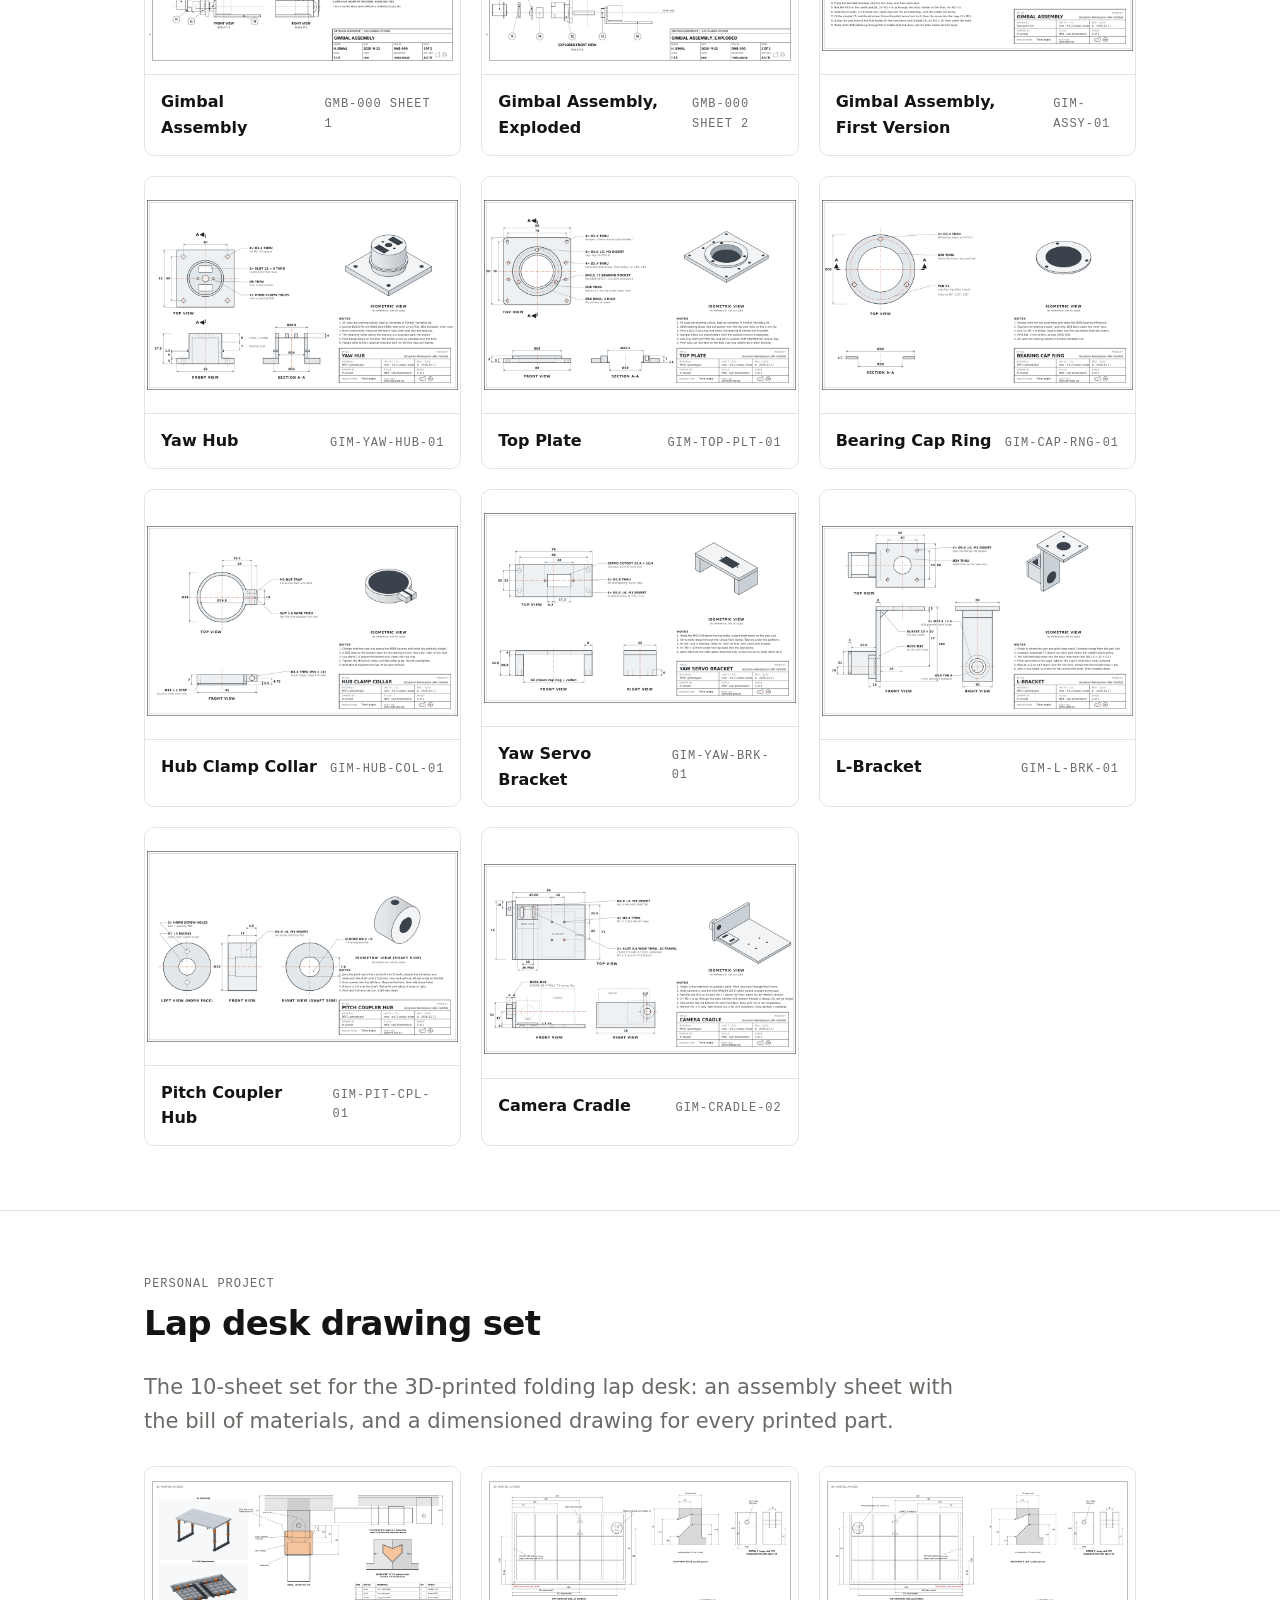
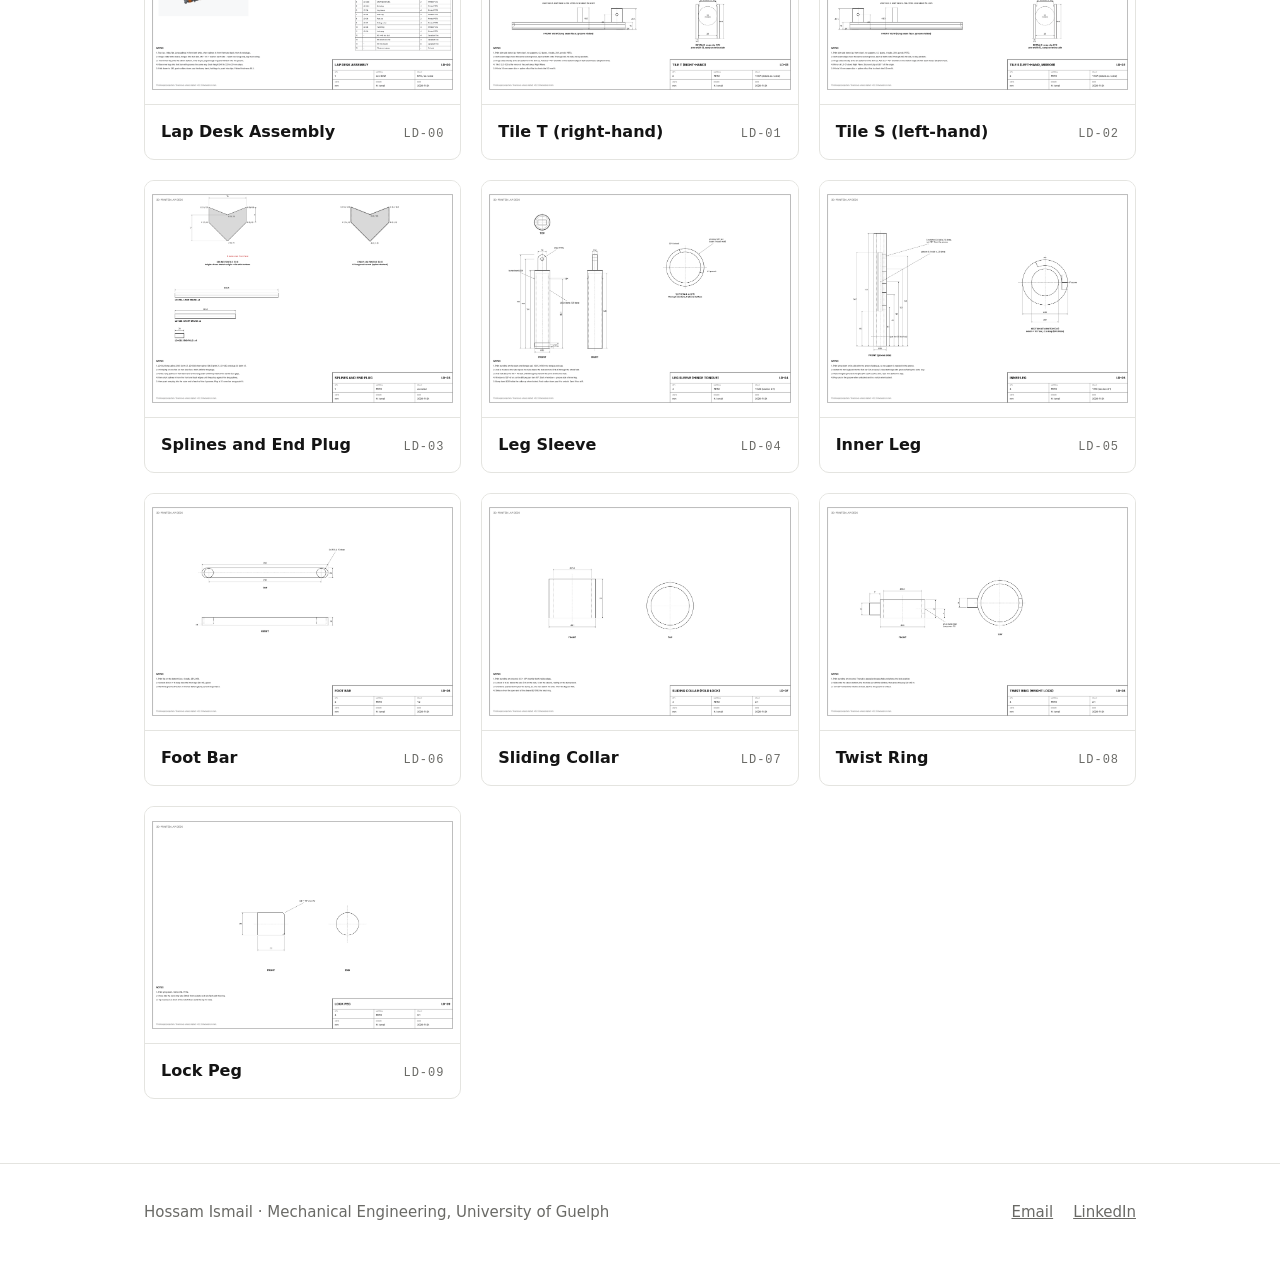
==== commit 394554ec: "Add files via upload" ====
--- a/cad.html
+++ b/cad.html
@@ -5,7 +5,7 @@
 <meta name="viewport" content="width=device-width, initial-scale=1">
 <title>CAD | Hossam Ismail</title>
 <meta name="description" content="Engineering portfolio of Hossam Ismail, Mechanical Engineering Co-op student at the University of Guelph.">
-<link rel="stylesheet" href="styles.css?v=10">
+<link rel="stylesheet" href="styles.css?v=14">
 <link rel="icon" href="favicon.svg" type="image/svg+xml">
 </head>
 <body>
@@ -44,8 +44,16 @@
   <div class="wrap">
     <p class="label">Gryphon Aerospace UAV gimbal</p>
     <h2>Gimbal drawing set</h2>
-    <p class="lede" style="margin-bottom:28px">The orthographic drawings I prepared for the two-axis camera gimbal: one assembly sheet and eight part sheets. These came first, and the SOLIDWORKS parts above are being modelled from them.</p>
+    <p class="lede" style="margin-bottom:28px">The orthographic drawings for the two-axis camera gimbal: the current assembly and exploded sheets, then the first assembly sheet and the eight part sheets the SOLIDWORKS parts were modelled from.</p>
     <div class="gallery" id="drawing-gallery"></div>
+  </div>
+</section>
+<section class="section" id="lapdesk-drawings-section">
+  <div class="wrap">
+    <p class="label">Personal project</p>
+    <h2>Lap desk drawing set</h2>
+    <p class="lede" style="margin-bottom:28px">The 10-sheet set for the 3D-printed folding lap desk: an assembly sheet with the bill of materials, and a dimensioned drawing for every printed part.</p>
+    <div class="gallery" id="lapdesk-drawings"></div>
   </div>
 </section>
 </main>
@@ -55,7 +63,7 @@
     <span><a href="mailto:ismailhossam08@gmail.com">Email</a><a href="https://www.linkedin.com/in/hossamismail123" target="_blank" rel="noopener">LinkedIn</a></span>
   </div>
 </footer>
-<script src="data.js?v=10"></script>
-<script src="script.js?v=10"></script>
+<script src="data.js?v=14"></script>
+<script src="script.js?v=14"></script>
 </body>
 </html>
--- a/styles.css
+++ b/styles.css
@@ -429,7 +429,81 @@
 }
 .step p + p, .step p + ul { margin-top: 10px; }
 
-.modal-body .hint { color: var(--muted); font-size: 14px; margin-bottom: 14px; }
+.hint { color: var(--muted); font-size: 14px; margin-bottom: 14px; }
+.modal-body .hint { margin-top: 18px; }
+
+/* Project cards: the card opens a quick-look pop-up, the button opens the full page */
+.card.clickable { cursor: pointer; }
+.card.clickable:hover h3 { color: var(--accent); }
+.card.clickable:focus-visible { outline: 2px solid var(--accent); outline-offset: 2px; }
+.card-actions { display: flex; align-items: center; flex-wrap: wrap; gap: 12px; margin-top: auto; }
+.card-actions .btn { margin-top: 0; }
+.quick { font-size: 13px; color: var(--muted); }
+
+/* Personal page: short list of smaller and upcoming projects */
+#personal-grid { grid-template-columns: repeat(auto-fill, minmax(320px, 520px)); }
+.more-list { list-style: none; margin: 18px 0 0; padding: 0; border-top: 1px solid var(--line); }
+.more-list li {
+  display: grid;
+  grid-template-columns: 150px 220px 1fr;
+  gap: 16px;
+  align-items: baseline;
+  padding: 16px 0;
+  border-bottom: 1px solid var(--line);
+}
+.more-list .status { justify-self: start; }
+.more-list li > span:last-child { color: var(--muted); font-size: 16px; }
+@media (max-width: 720px) {
+  .more-list li { grid-template-columns: 1fr; gap: 6px; }
+}
+
+/* ---------- Project page ---------- */
+.project-head h1 { margin-bottom: 14px; }
+.project-meta { display: flex; flex-wrap: wrap; align-items: center; gap: 10px 22px; margin-top: 22px; color: var(--muted); font-size: 15px; }
+.project-meta strong { color: var(--ink); font-weight: 600; }
+.jump { display: flex; flex-wrap: wrap; gap: 8px; margin-top: 28px; }
+.jump a {
+  padding: 7px 14px;
+  border: 1px solid var(--line);
+  border-radius: 999px;
+  font-size: 14px;
+  color: var(--muted);
+  text-decoration: none;
+  transition: border-color 0.15s, color 0.15s;
+}
+.jump a:hover { border-color: var(--ink); color: var(--ink); }
+
+.project-video { margin: 0 0 20px; }
+#media .modal-gallery { margin-top: 0; }
+.project-overview { max-width: 860px; }
+.project-overview .spot-facts { margin: 14px 0 8px; grid-template-columns: repeat(auto-fit, minmax(170px, 1fr)); }
+.phone-only { display: none; }
+@media (max-width: 720px) { .phone-only { display: list-item; } }
+.sr-only { position: absolute; width: 1px; height: 1px; padding: 0; margin: -1px; overflow: hidden; clip: rect(0 0 0 0); white-space: nowrap; border: 0; }
+.project-overview > h2 { margin: 10px 0 18px; }
+.role-line { margin: 18px 0 6px; padding: 14px 16px; border-left: 3px solid var(--accent); background: var(--surface); border-radius: 6px; }
+.role-line strong { font-weight: 600; }
+.step h3 { display: flex; align-items: center; gap: 10px; }
+.prose h3 {
+  margin: 30px 0 10px;
+  letter-spacing: 0.08em;
+  line-height: 1.4;
+  text-wrap: wrap;
+  font-family: var(--mono);
+  font-size: 12px;
+  font-weight: 500;
+  letter-spacing: 0.08em;
+  text-transform: uppercase;
+  color: var(--muted);
+}
+.prose .step h3 { color: var(--ink); margin-top: 0; }
+.prose p + p { margin-top: 10px; }
+.prose ul { margin: 0; padding-left: 20px; }
+.prose li { margin-bottom: 8px; }
+.tools-title { margin: 32px 0 10px; font-family: var(--mono); font-size: 12px; font-weight: 500; letter-spacing: 0.08em; text-transform: uppercase; color: var(--muted); }
+#cad h2, #drawings h2 { margin: 10px 0 8px; }
+.other-projects .card h3 { font-size: 18px; }
+html { scroll-padding-top: 80px; }
 .sheet-grid { display: grid; grid-template-columns: repeat(auto-fill, minmax(200px, 1fr)); gap: 14px; }
 .sheet-grid .tile { text-decoration: none; }
 .sheet-grid .tile-caption strong { font-size: 14px; }
@@ -749,6 +823,7 @@
   .hero { padding: 64px 0 56px; }
   .nav-links { gap: 18px; }
   .submenu { display: none; }
+  .has-sub.open .submenu { display: block; opacity: 1; visibility: visible; transform: translateY(8px); }
   .skills div { grid-template-columns: 1fr; gap: 2px; }
   .modal-cad { grid-template-columns: 1fr; }
   .modal-cad .frame { aspect-ratio: 4 / 3; min-height: 0; }
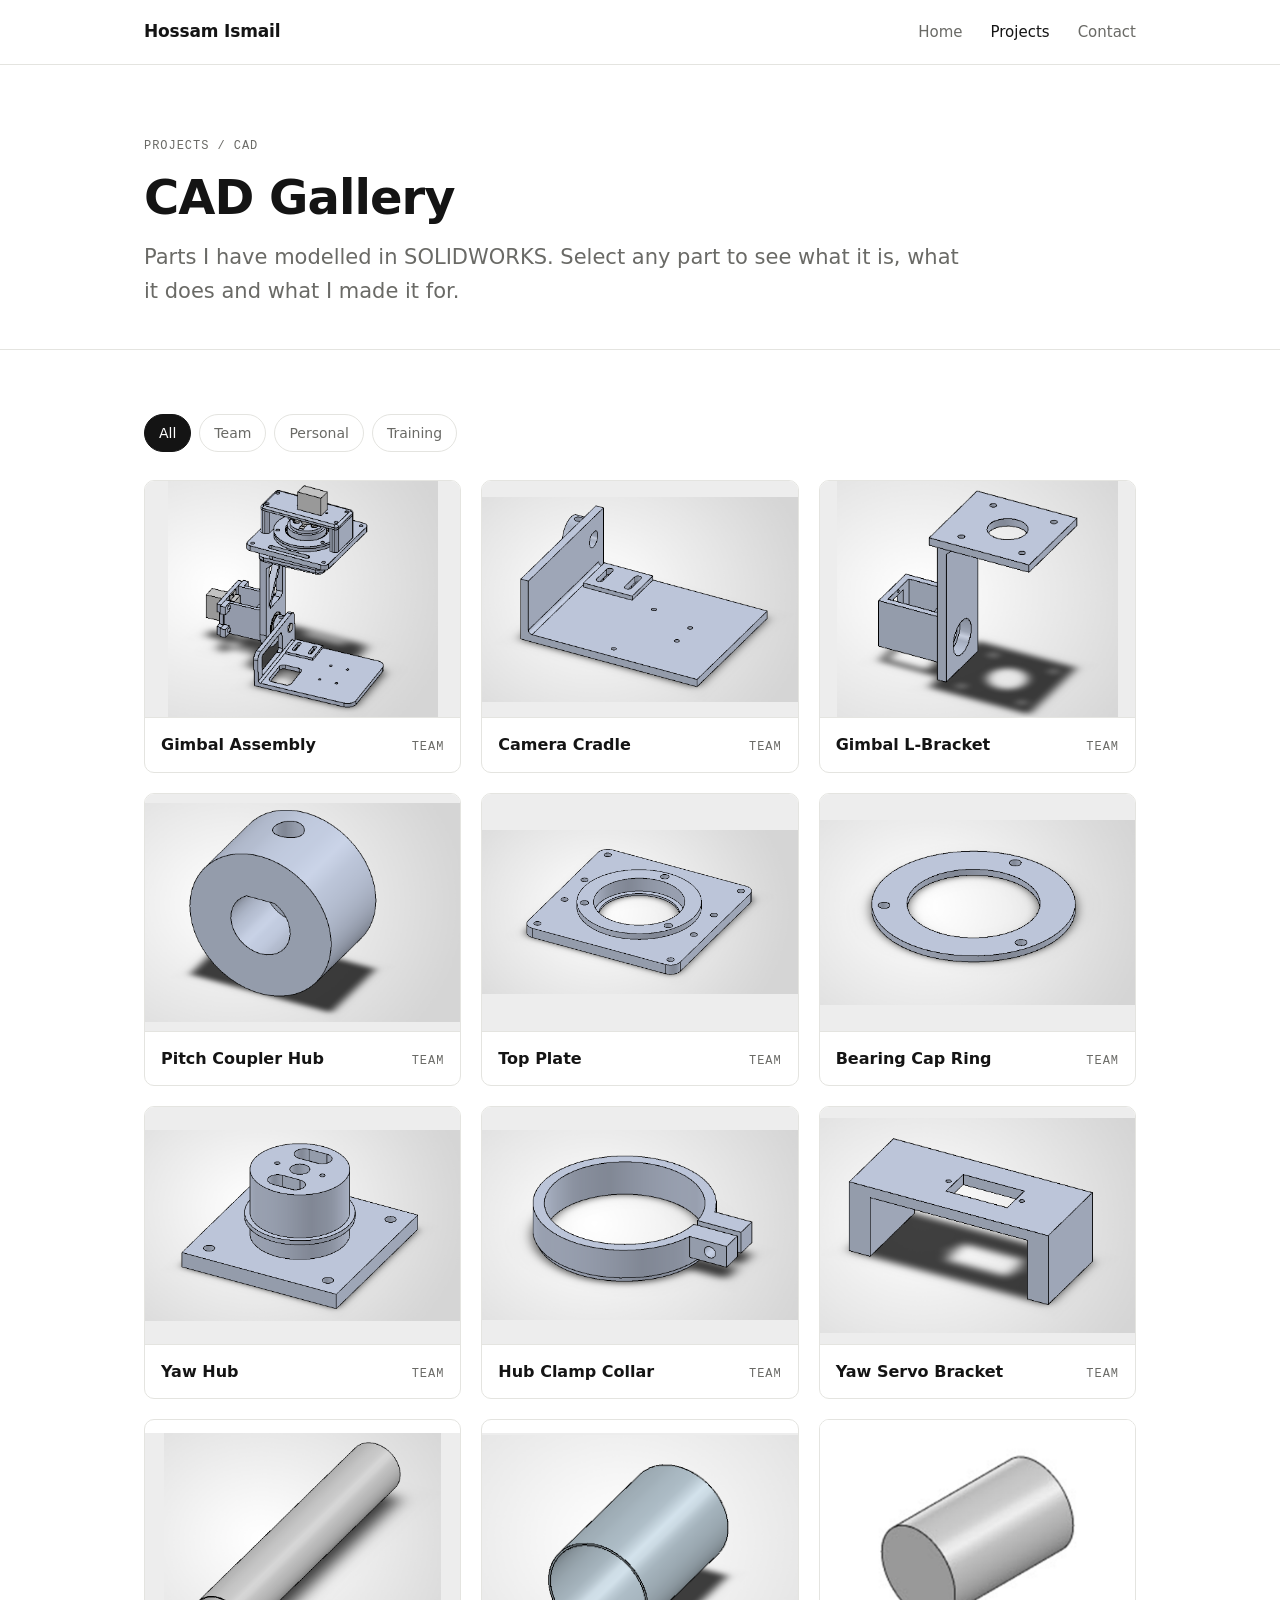
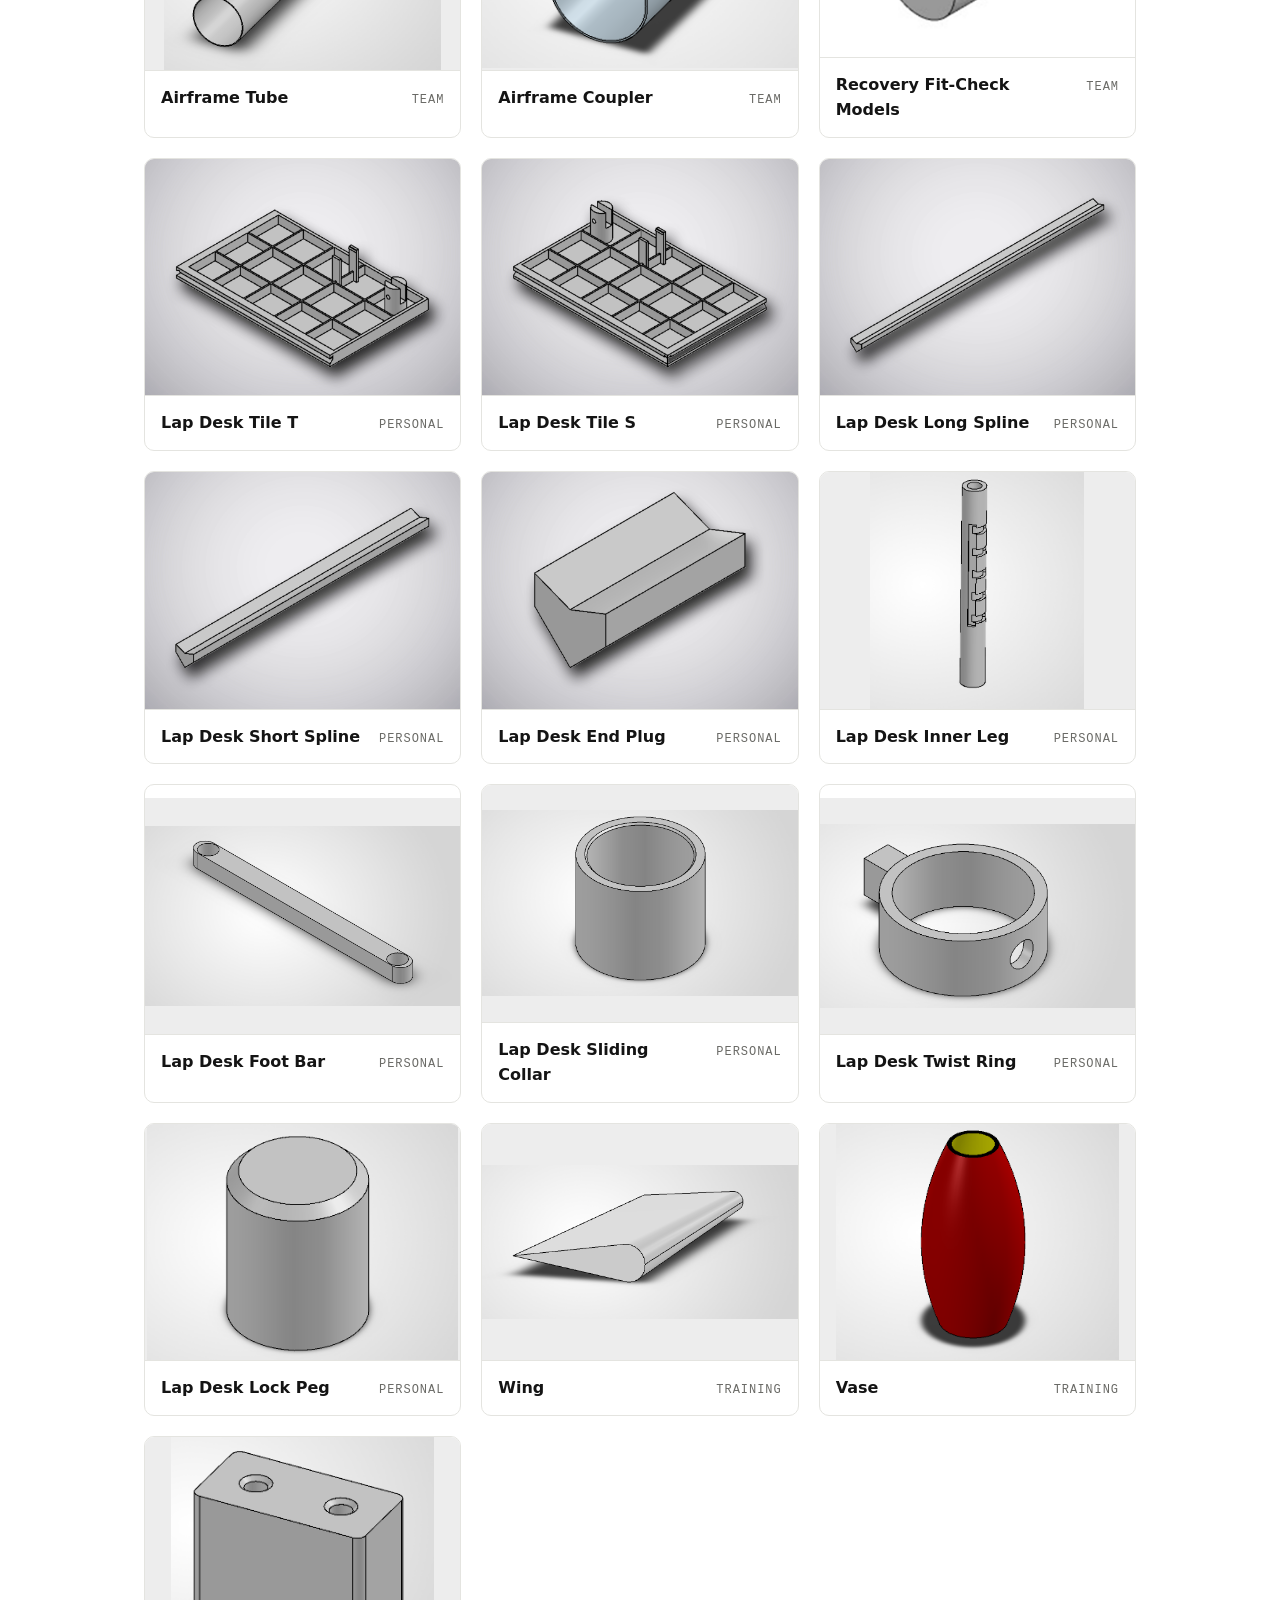
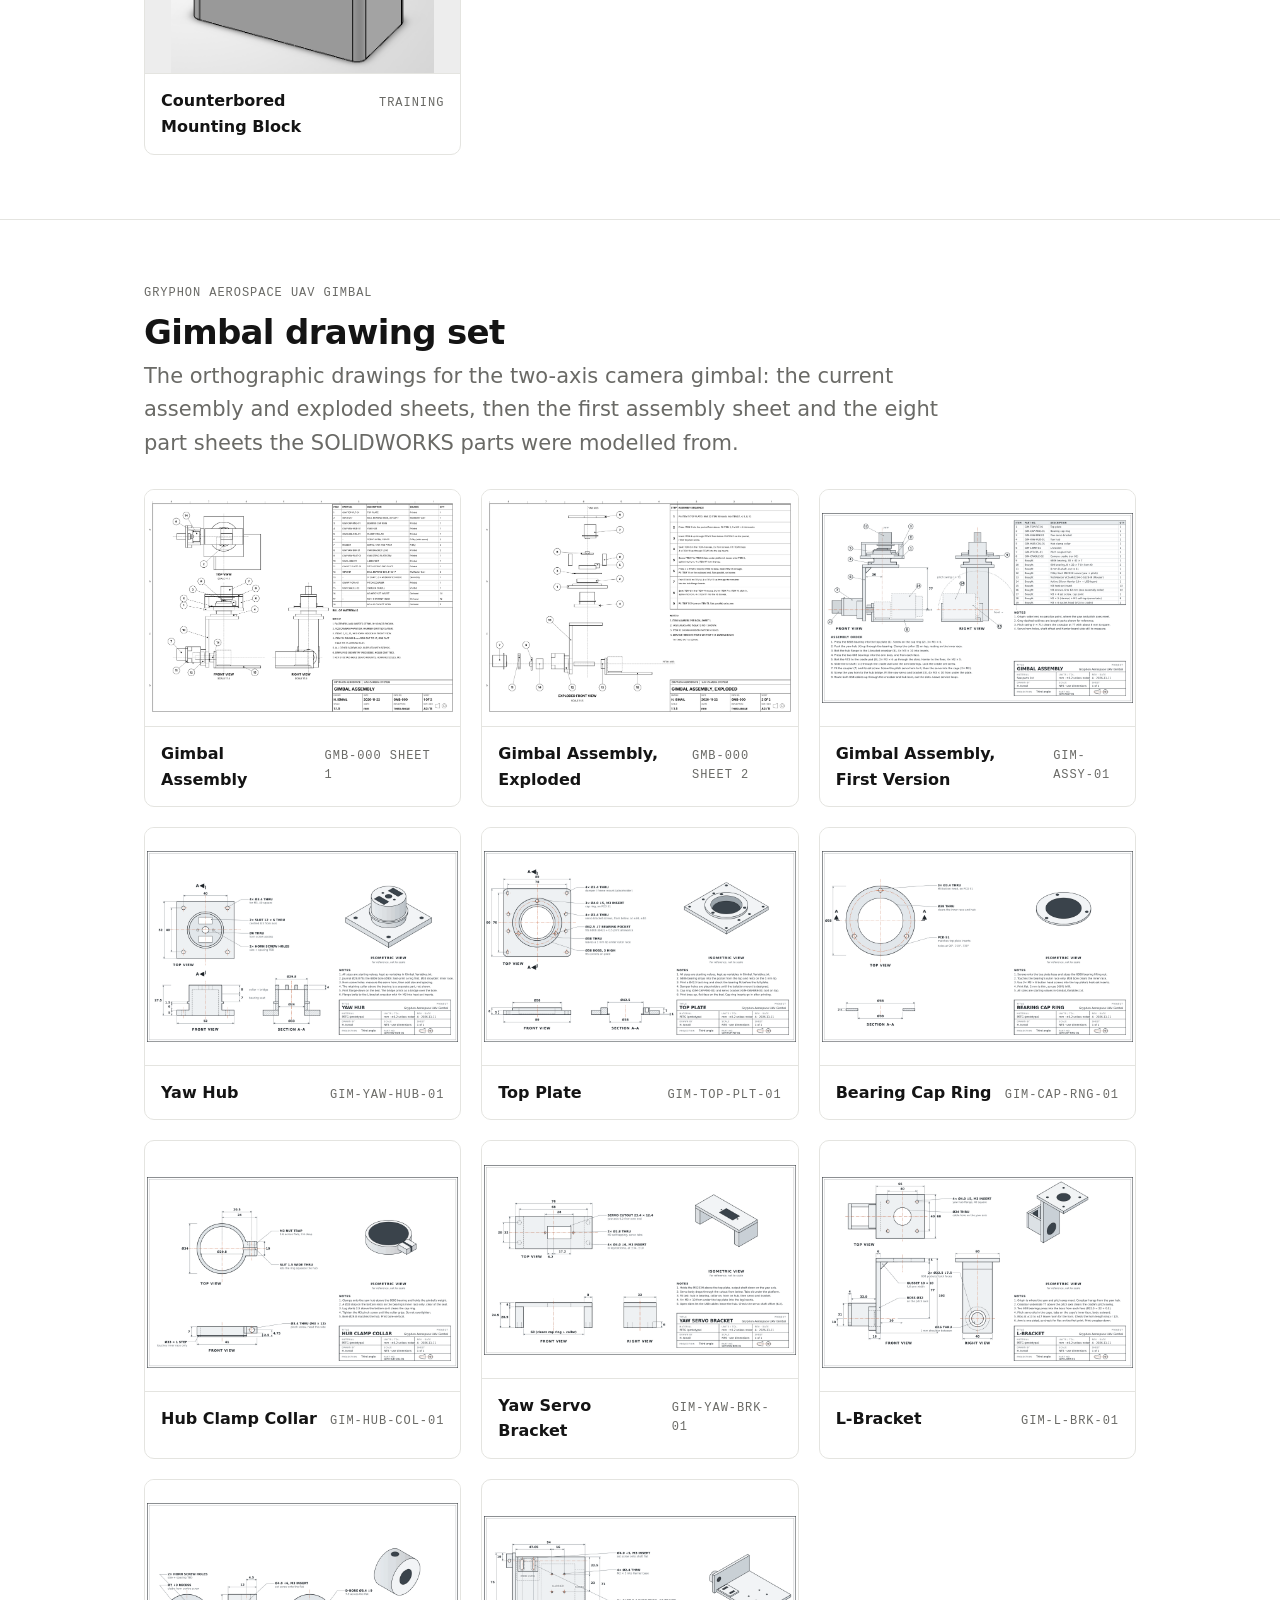
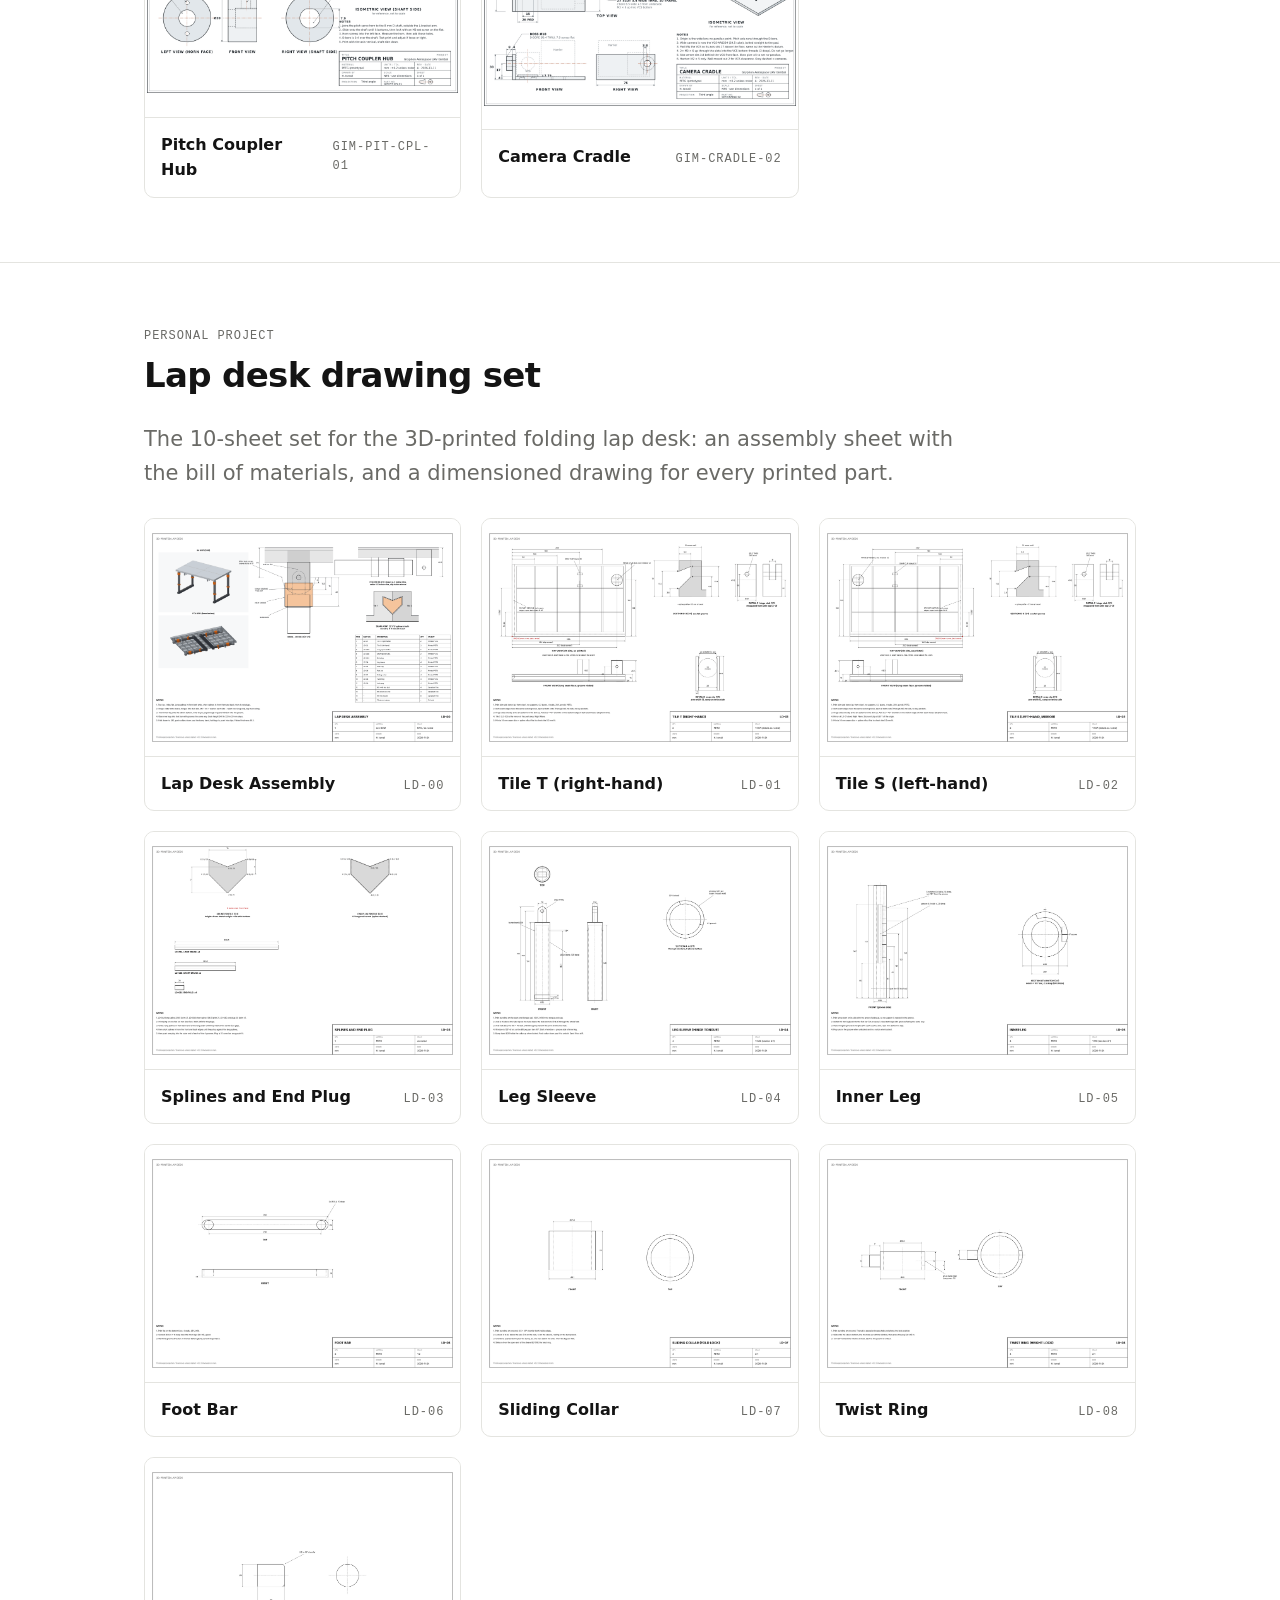
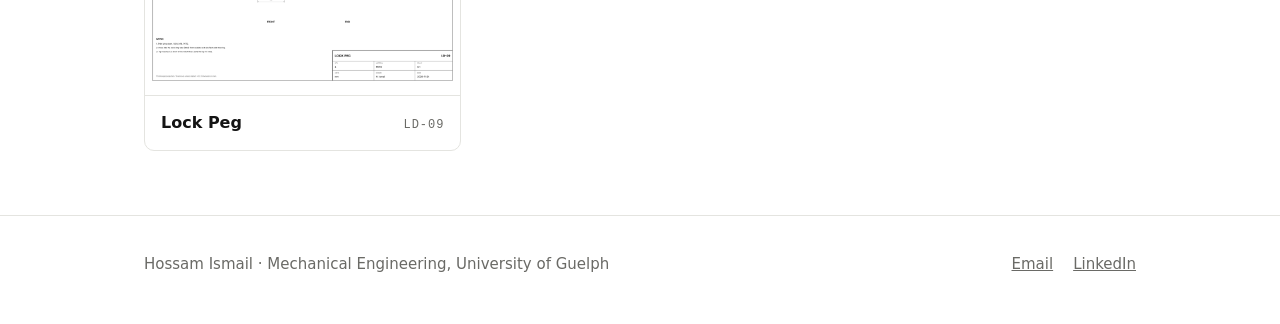
==== commit 522b1d55: "Add files via upload" ====
--- a/cad.html
+++ b/cad.html
@@ -5,7 +5,7 @@
 <meta name="viewport" content="width=device-width, initial-scale=1">
 <title>CAD | Hossam Ismail</title>
 <meta name="description" content="Engineering portfolio of Hossam Ismail, Mechanical Engineering Co-op student at the University of Guelph.">
-<link rel="stylesheet" href="styles.css?v=14">
+<link rel="stylesheet" href="styles.css?v=22">
 <link rel="icon" href="favicon.svg" type="image/svg+xml">
 </head>
 <body>
@@ -63,7 +63,7 @@
     <span><a href="mailto:ismailhossam08@gmail.com">Email</a><a href="https://www.linkedin.com/in/hossamismail123" target="_blank" rel="noopener">LinkedIn</a></span>
   </div>
 </footer>
-<script src="data.js?v=14"></script>
-<script src="script.js?v=14"></script>
+<script src="data.js?v=22"></script>
+<script src="script.js?v=22"></script>
 </body>
 </html>
--- a/styles.css
+++ b/styles.css
@@ -459,6 +459,17 @@
 
 /* ---------- Project page ---------- */
 .project-head h1 { margin-bottom: 14px; }
+
+/* Optional lead photo beside the title (TBWC team photo) */
+.head-grid { display: grid; grid-template-columns: 1fr 1fr; gap: 40px; align-items: center; }
+.head-grid > div { min-width: 0; }
+.lead-photo { margin: 0; border: 1px solid var(--line); border-radius: 14px; overflow: hidden; background: var(--bg); box-shadow: 0 18px 50px rgba(20, 30, 60, 0.10); }
+.lead-photo img { display: block; width: 100%; height: auto; }
+.lead-photo figcaption { padding: 10px 14px; border-top: 1px solid var(--line); }
+@media (max-width: 860px) {
+  .head-grid { grid-template-columns: 1fr; gap: 24px; }
+  .lead-photo { order: -1; }
+}
 .project-meta { display: flex; flex-wrap: wrap; align-items: center; gap: 10px 22px; margin-top: 22px; color: var(--muted); font-size: 15px; }
 .project-meta strong { color: var(--ink); font-weight: 600; }
 .jump { display: flex; flex-wrap: wrap; gap: 8px; margin-top: 28px; }
